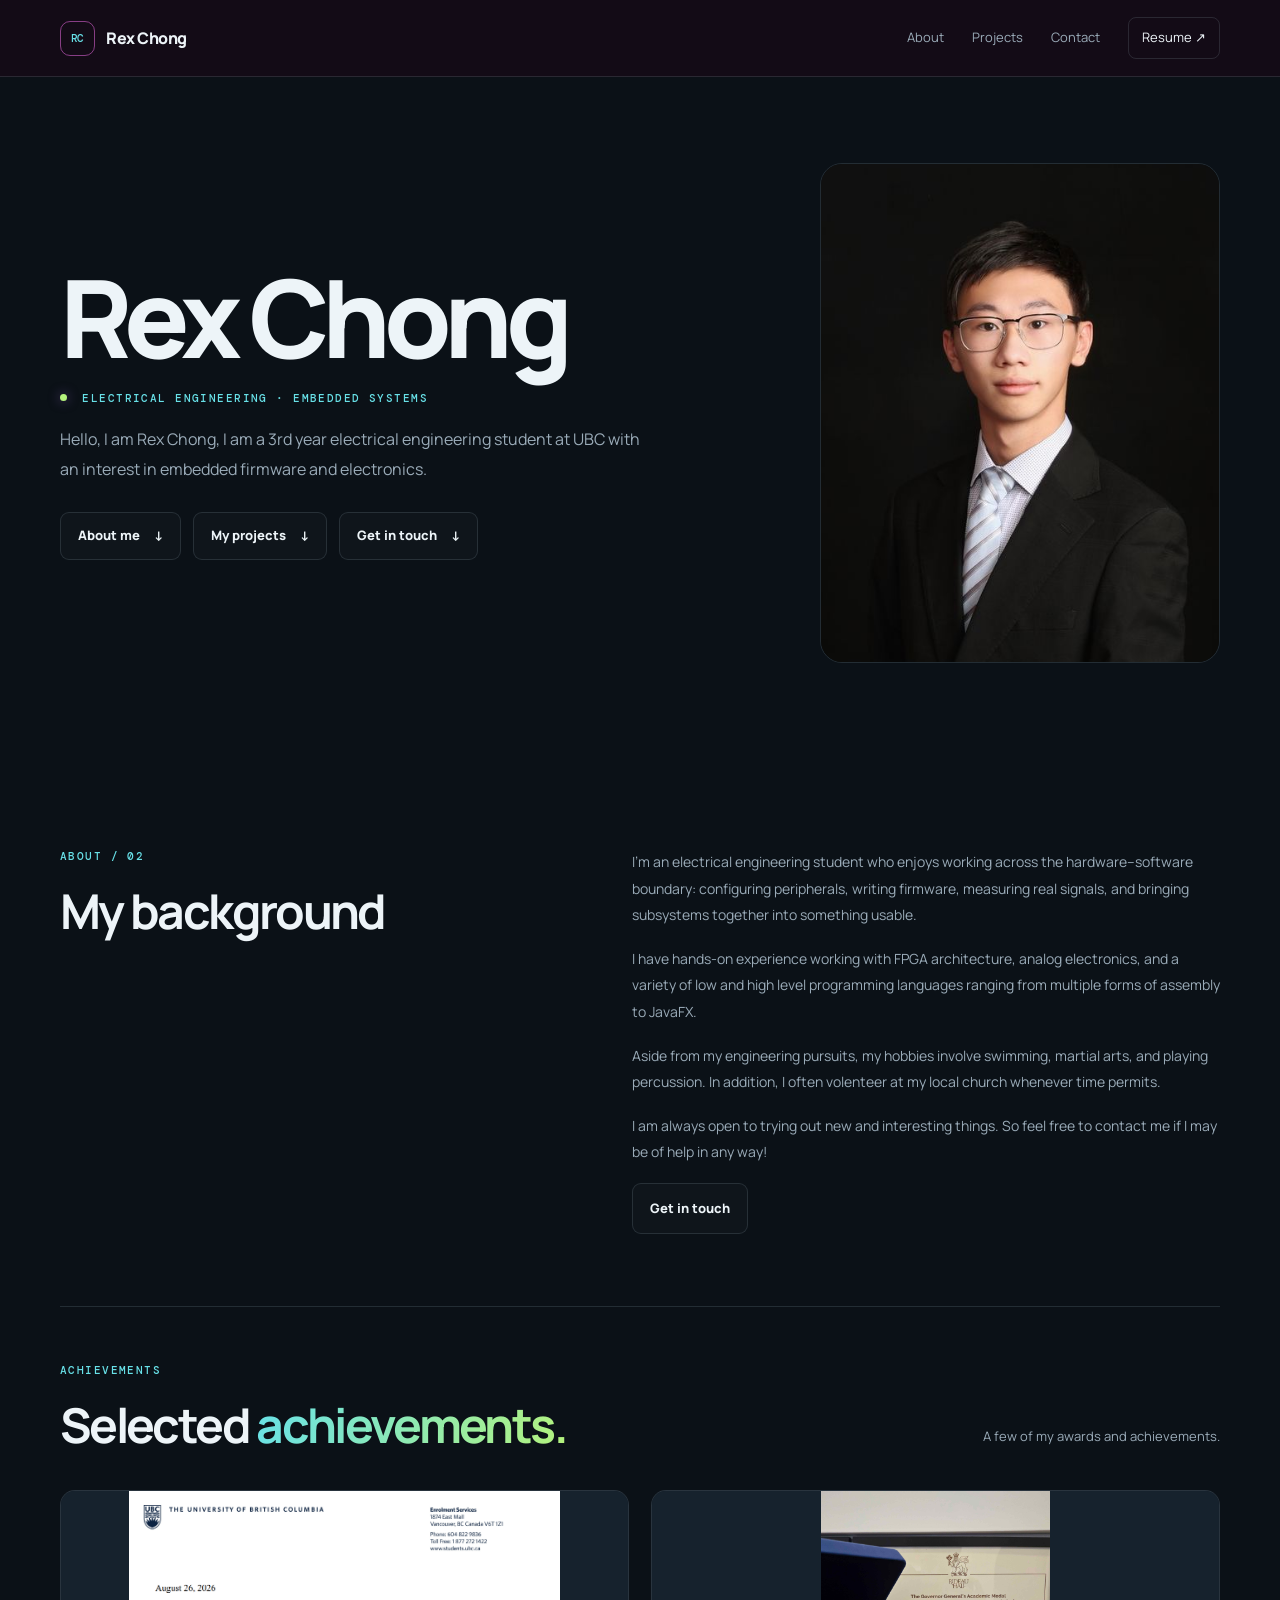
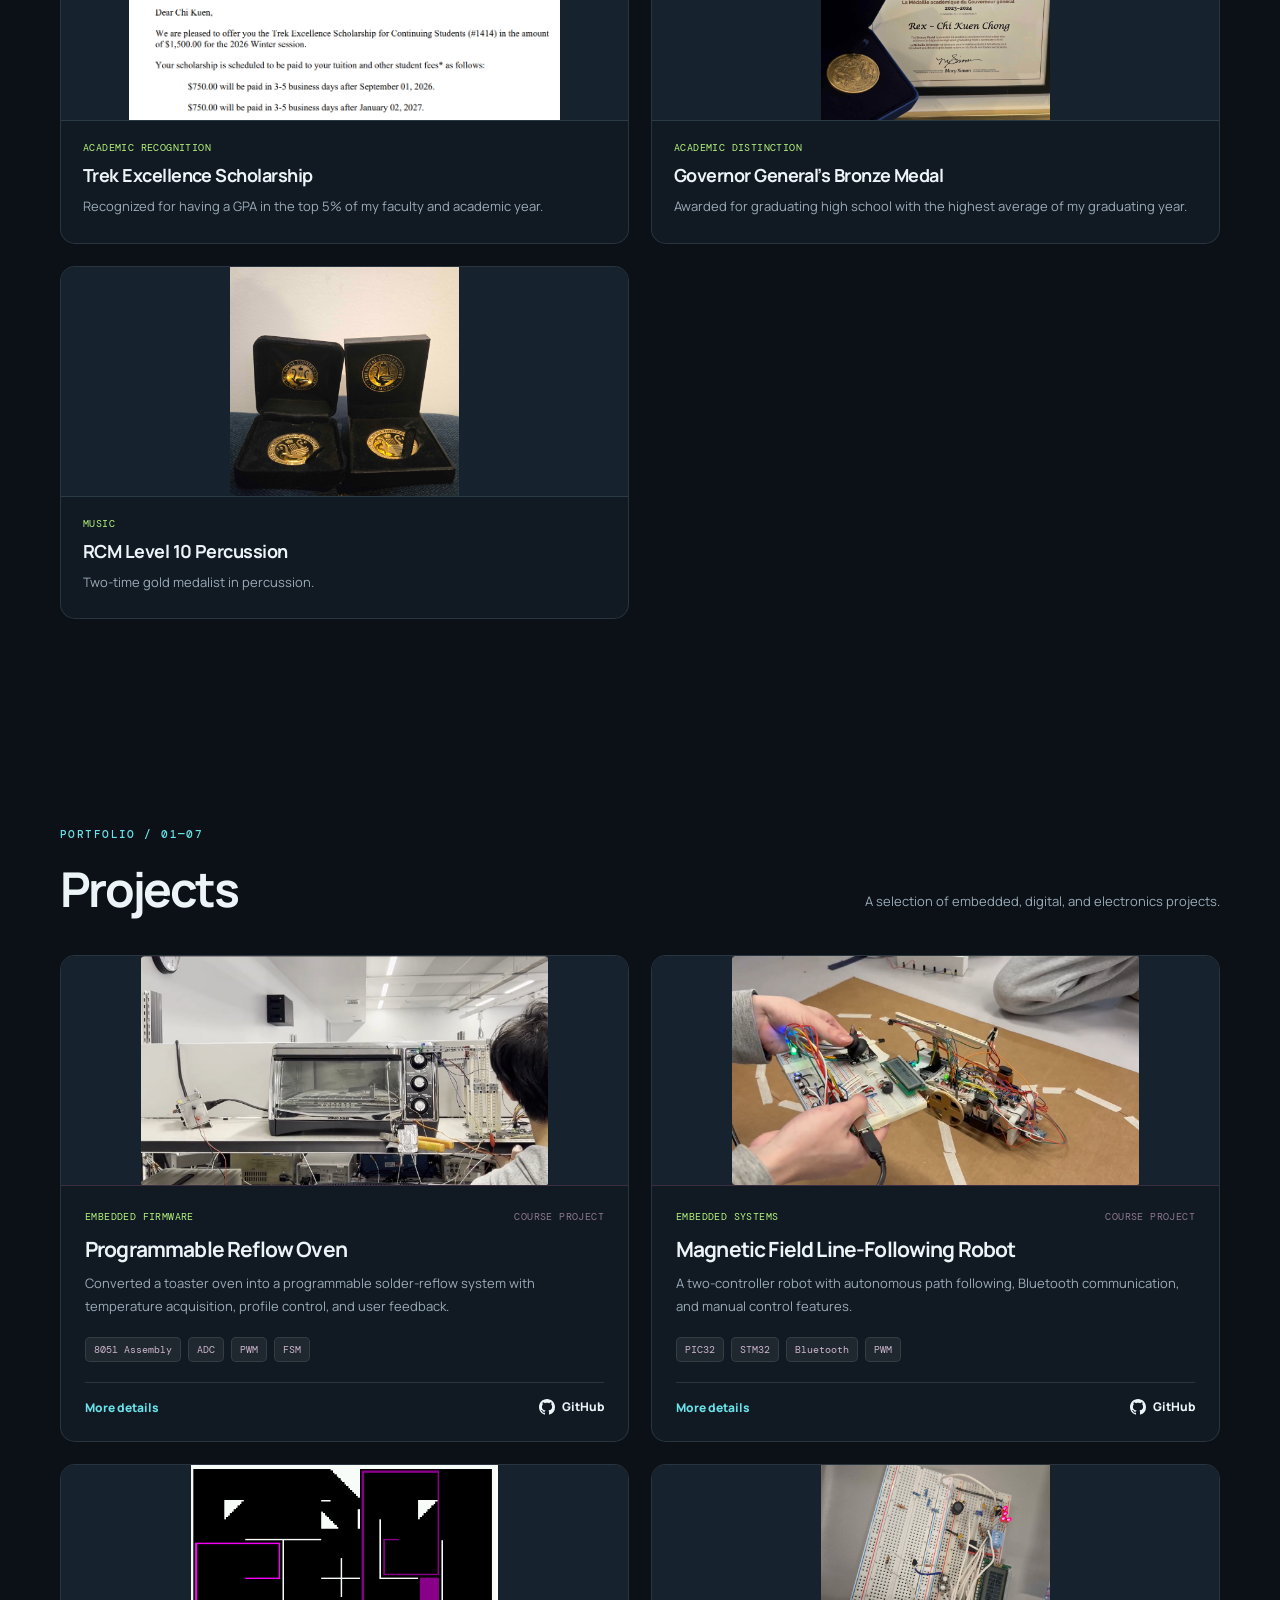
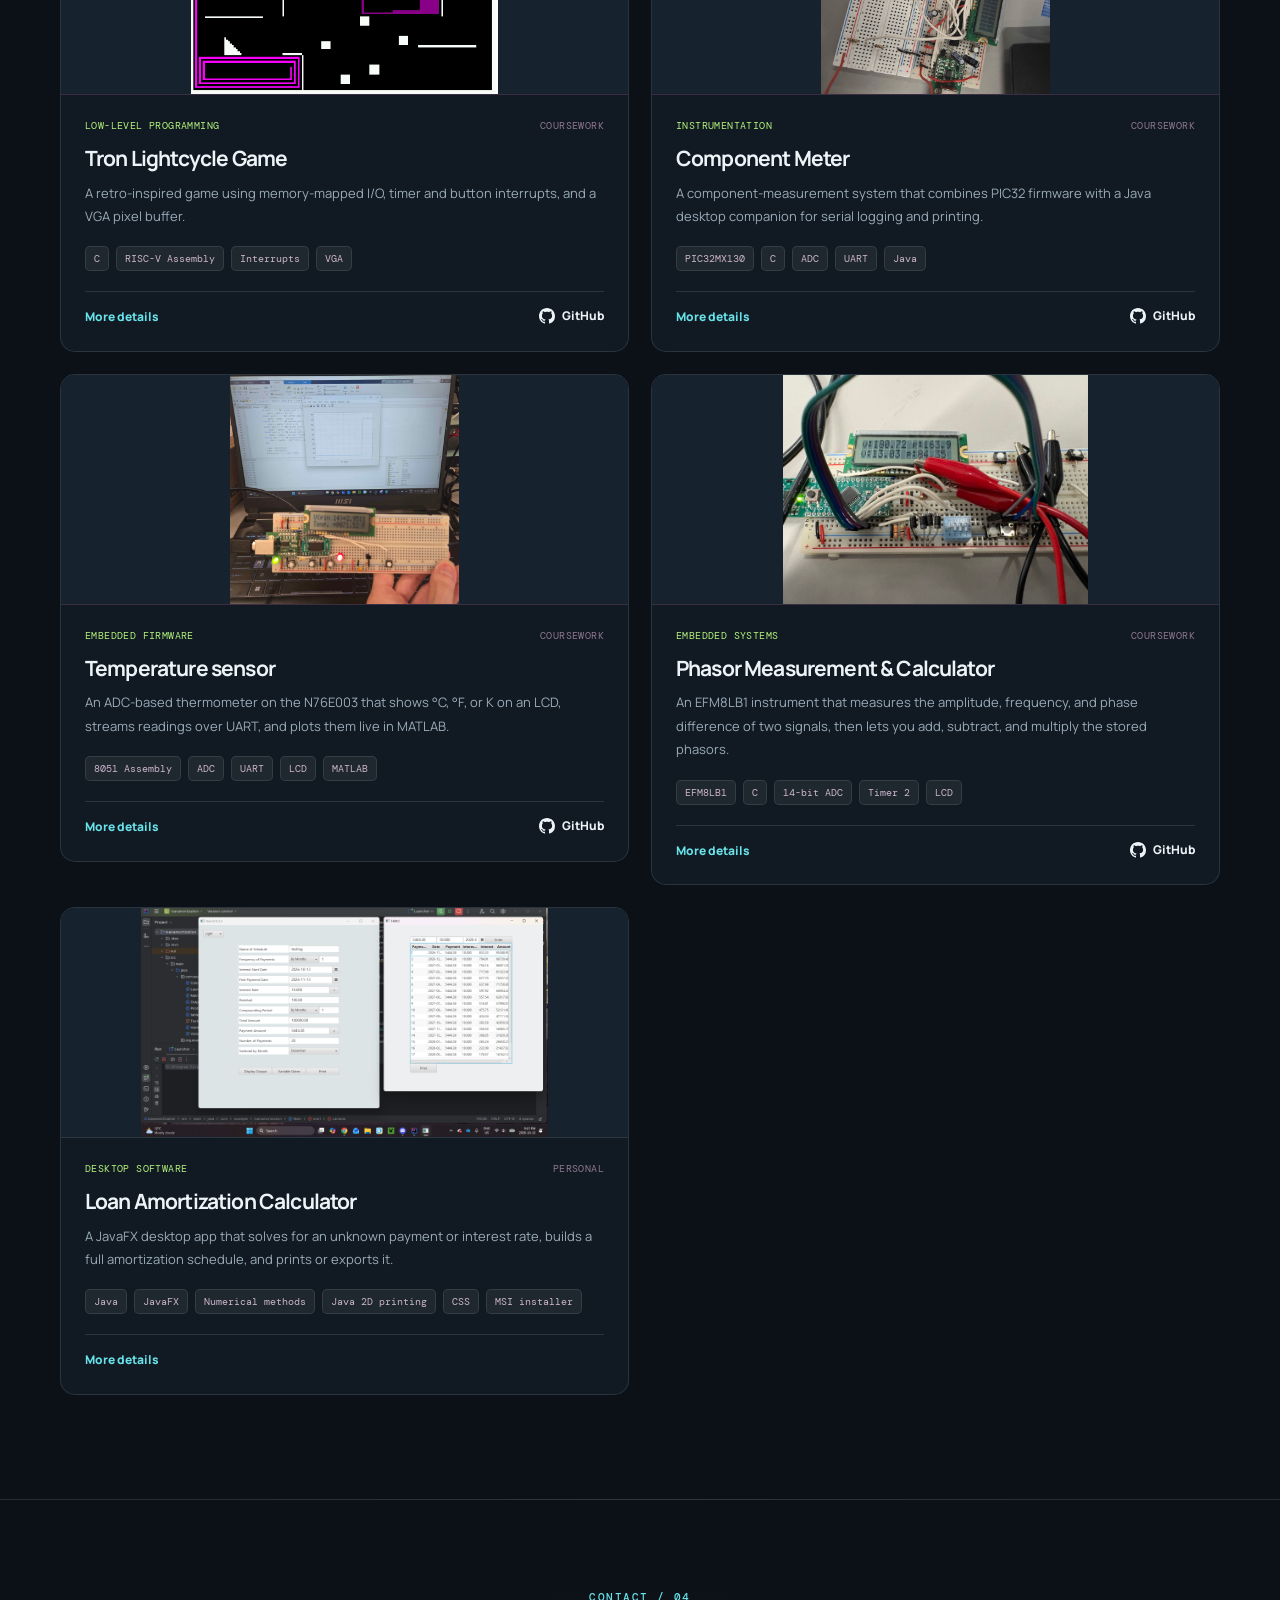
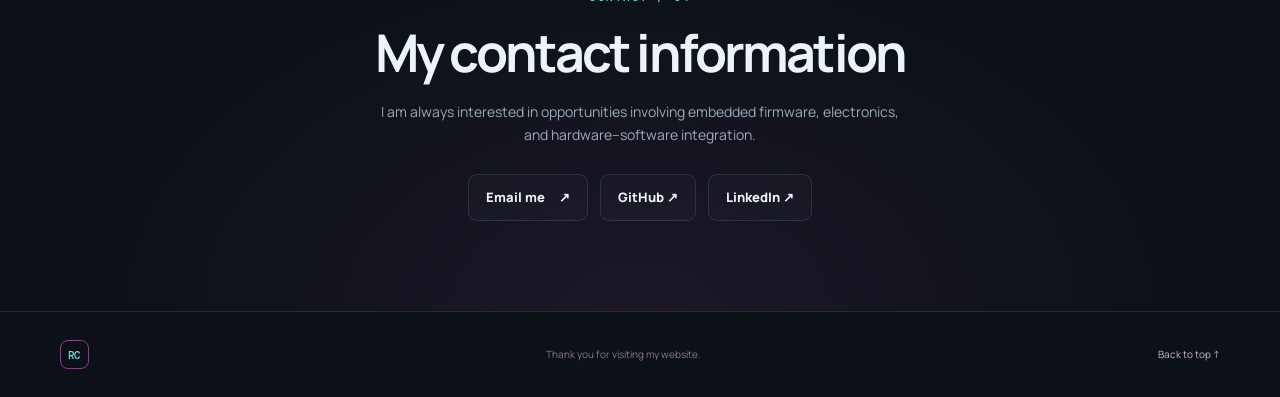
==== index.html @ 28b17cfd "Fix HTML structure by removing extra divs Removed unnecessary closing div tags from achievement card" ====
<!DOCTYPE html>
<html lang="en">
<head>
  <meta charset="UTF-8">
  <meta name="viewport" content="width=device-width, initial-scale=1">
  <meta name="description" content="Electrical engineering portfolio featuring embedded systems, firmware, electronics, and hardware-software integration projects.">
  <title>Rex Chong | Electrical Engineering Portfolio</title>
  <link rel="stylesheet" href="style.css">
</head>
<body data-theme="ocean">
  <a class="skip-link" href="#main">Skip to content</a>

  <header class="site-header">
    <nav class="nav container" aria-label="Main navigation">
      <a class="brand" href="#home" aria-label="Rex Chong home"><span class="brand-mark">RC</span><span>Rex Chong</span></a>
      <button class="menu-toggle" aria-expanded="false" aria-controls="nav-links">Menu</button>
      <div class="nav-links" id="nav-links">
        <a href="#about">About</a>
        <a href="#projects">Projects</a>
        <a href="#contact">Contact</a>
        <a class="nav-resume" href="assets/Resume_Chong.pdf">Resume <span aria-hidden="true">↗</span></a>
      </div>
    </nav>
  </header>

  <main id="main">
    <section class="hero section container" id="home">
      <div class="hero-copy">
        <p class="hero-name">Rex Chong</p>
        <p class="eyebrow"><span class="status-dot"></span> Electrical Engineering · Embedded Systems</p>
        <p class="hero-intro">Hello, I am Rex Chong, I am a 3rd year electrical engineering student at UBC with an interest in embedded firmware and electronics. </p>
        <div class="hero-actions">
          <a class="button button-secondary" href="#about">About me <span aria-hidden="true">↓</span></a>
          <a class="button button-secondary" href="#projects">My projects <span aria-hidden="true">↓</span></a>
          <a class="button button-secondary" href="#contact">Get in touch <span aria-hidden="true">↓</span></a>
        </div>
      </div>
      
      <div class="case-media">
          <img
            src="assets/rex.jpg"
            alt="picture of self"
          >
      </div>
    </section>

        <section class="section about-section" id="about">
      <div class="container about-grid">
        <div>
          <p class="eyebrow">About / 02</p>
          <h2>My background </h2>
        </div>
        <div class="about-copy">
          <p>I’m an electrical engineering student who enjoys working across the hardware–software boundary: configuring peripherals, writing firmware, measuring real signals, and bringing subsystems together into something usable.</p>
          <p>I have hands-on experience working with FPGA architecture, analog electronics, and a variety of low and high level programming languages ranging from multiple forms of assembly to JavaFX. </p>
          <p>Aside from my engineering pursuits, my hobbies involve swimming, martial arts, and playing percussion. In addition, I often volenteer at my local church whenever time permits.</p>
          <p>I am always open to trying out new and interesting things. So feel free to contact me if I may be of help in any way! </p>
 
          <a class="button button-secondary" href="#contact">Get in touch</a>
        </div>
      </div>
 
      <!-- Achievements: part of the About section -->
      <div class="container achievements">
        <div class="section-heading">
          <div>
            <p class="eyebrow">Achievements</p>
            <h2>Selected <span class="text-gradient">achievements.</span></h2>
          </div>
          <p class="section-intro">A few of my awards and achievements.</p>
        </div>
        <div class="achievement-grid">
          <article class="achievement-card">
              <img class="achievement-image" src="assets/achievements/trek.png" alt="Trek Excellence Scholarship recognition"> 
            <div class="achievement-copy">
              <p class="achievement-type">Academic recognition</p>
              <h3>Trek Excellence Scholarship</h3>
              <p>Recognized for having a GPA in the top 5% of my faculty and academic year.</p>
            </div>
          </article>
 
          <article class="achievement-card">
              <img class="achievement-image" src="assets/achievements/bronze.jpg" alt="Governor General’s Bronze Medal">
            <div class="achievement-copy">
              <p class="achievement-type">Academic distinction</p>
              <h3>Governor General’s Bronze Medal</h3>
              <p> Awarded for graduating high school with the highest average of my graduating year.</p>
            </div>
          </article>
 
          <article class="achievement-card">
              <img class="achievement-image" src="assets/achievements/gold.jpg" alt="RCM Level 10 percussion achievement"> 
            <div class="achievement-copy">
              <p class="achievement-type">Music</p>
              <h3>RCM Level 10 Percussion</h3>
              <p>Two-time gold medalist in percussion.</p>
            </div>
          </article>
        </div>
      </div>
    </section>
    <section class="section projects-section" id="projects">
      <div class="container">
        <div class="section-heading">
          <div>
            <p class="eyebrow">Portfolio / 01—07</p>
            <h2>Projects</h2>
          </div>
          <p class="section-intro">A selection of embedded, digital, and electronics projects.</p>
        </div>

        <div class="project-grid">
          
          <article class="project-card">
            
            <div class="project-visual">
               <img src="assets/reflow_oven.png" alt="Assembled reflow oven">
           </div>
            
            <div class="project-content">
              <div class="project-kicker"><span>Embedded firmware</span><span>course project</span></div>
              <h3>Programmable Reflow Oven</h3>
              <p>Converted a toaster oven into a programmable solder-reflow system with temperature acquisition, profile control, and user feedback.</p>
              <div class="tags"><span>8051 Assembly</span><span>ADC</span><span>PWM</span><span>FSM</span></div>
              <div class="case-wrap">
                
              <a class="github-link" href="https://github.com/rchong2025/ELEC291-project-1---Reflow_Oven_Controller" target="_blank" rel="noreferrer" aria-label="Programmable Reflow Oven on GitHub"><svg viewBox="0 0 16 16" width="16" height="16" aria-hidden="true" fill="currentColor"><path d="M8 0C3.58 0 0 3.58 0 8c0 3.54 2.29 6.53 5.47 7.59.4.07.55-.17.55-.38 0-.19-.01-.82-.01-1.49-2.01.37-2.53-.49-2.69-.94-.09-.23-.48-.94-.82-1.13-.28-.15-.68-.52-.01-.53.63-.01 1.08.58 1.23.82.72 1.21 1.87.87 2.33.66.07-.52.28-.87.51-1.07-1.78-.2-3.64-.89-3.64-3.95 0-.87.31-1.59.82-2.15-.08-.2-.36-1.02.08-2.12 0 0 .67-.21 2.2.82.64-.18 1.32-.27 2-.27.68 0 1.36.09 2 .27 1.53-1.04 2.2-.82 2.2-.82.44 1.1.16 1.92.08 2.12.51.56.82 1.27.82 2.15 0 3.07-1.87 3.75-3.65 3.95.29.25.54.73.54 1.48 0 1.07-.01 1.93-.01 2.2 0 .21.15.46.55.38A8.013 8.013 0 0016 8c0-4.42-3.58-8-8-8z"/></svg><span>GitHub</span></a>
              <details class="case-study">
                <summary>More details</summary>
                <div class="case-body">
                  <h4>Goal</h4>
                  <p>Build a controllable reflow process with customizable temperature stages and clear system feedback.</p>
                  <h4>Implementation</h4>
                  <ul>
                    <li>Implemented a finite-state machine for configurable reflow profiles using 8051 assembly.</li>
                    <li>Read a thermocouple through cold-junction compensation and ADC-based temperature acquisition.</li>
                    <li>Controlled heater power through PWM and a solid-state relay.</li>
                    <li>Integrated LCD and speaker feedback, fault handling, an IR sensor, and motor-based automation.</li>
                  </ul>
                  <h4>Engineering focus</h4>
                  <p>Embedded state management, sensor acquisition, temperature control, peripheral integration, and fault-aware behavior.</p>
                  
                  <div class="case-media">

                      <figure>
                        <img src="assets/reflow_board.png" alt="Assembled reflow oven board">
                        <figcaption>Assembled reflow oven board</figcaption>
                      </figure>

                      <figure>
                        <img src="assets/oven_controller.png" alt="Reflow oven block diagram">
                        <figcaption>Reflow oven block diagram</figcaption>
                      </figure>

                      <figure>
                        <img src="assets/oven.png" alt="Reflow oven controller block diagram">
                        <figcaption>Reflow oven controller block diagram</figcaption>
                      </figure>
                  </div>
                  
                </div>
              </details>
              </div>
            </div>
          </article>

          <article class="project-card">
            
            <div class="project-visual visual-robot">
              <img src="assets/robot_remote.png" alt="Assembled robot with controller">
            </div>
            
            <div class="project-content">
              <div class="project-kicker"><span>Embedded systems</span><span>course project</span></div>
              <h3>Magnetic Field Line-Following Robot</h3>
              <p>A two-controller robot with autonomous path following, Bluetooth communication, and manual control features.</p>
              <div class="tags"><span>PIC32</span><span>STM32</span><span>Bluetooth</span><span>PWM</span></div>
              <div class="case-wrap">
              <!-- Replace with the real repo link -->
              <a class="github-link" href="https://github.com/rchong2025/ELEC291-project-2---field_following_robot" target="_blank" rel="noreferrer" aria-label="Line-Following Robot on GitHub"><svg viewBox="0 0 16 16" width="16" height="16" aria-hidden="true" fill="currentColor"><path d="M8 0C3.58 0 0 3.58 0 8c0 3.54 2.29 6.53 5.47 7.59.4.07.55-.17.55-.38 0-.19-.01-.82-.01-1.49-2.01.37-2.53-.49-2.69-.94-.09-.23-.48-.94-.82-1.13-.28-.15-.68-.52-.01-.53.63-.01 1.08.58 1.23.82.72 1.21 1.87.87 2.33.66.07-.52.28-.87.51-1.07-1.78-.2-3.64-.89-3.64-3.95 0-.87.31-1.59.82-2.15-.08-.2-.36-1.02.08-2.12 0 0 .67-.21 2.2.82.64-.18 1.32-.27 2-.27.68 0 1.36.09 2 .27 1.53-1.04 2.2-.82 2.2-.82.44 1.1.16 1.92.08 2.12.51.56.82 1.27.82 2.15 0 3.07-1.87 3.75-3.65 3.95.29.25.54.73.54 1.48 0 1.07-.01 1.93-.01 2.2 0 .21.15.46.55.38A8.013 8.013 0 0016 8c0-4.42-3.58-8-8-8z"/></svg><span>GitHub</span></a>
              <details class="case-study">
                <summary>More details</summary>
                <div class="case-body">
                  <h4>Goal</h4>
                  <p>Build a robot and controller that can follow a magnetic path, report progress, and support both autonomous and manual operation.</p>
                  <h4>Implementation</h4>
                  <ul>
                    <li>Used PIC32 on the controller and STM32 on the robot.</li>
                    <li>Implemented joystick control and PWM-based speed control, plus reverse-path behavior.</li>
                    <li>Added two-way Bluetooth for statistics, location, path selection, and CSV path loading from a PC.</li>
                    <li>Integrated manual claw control, IR-triggered automatic pick/drop, battery indication, and controller audio feedback.</li>
                  </ul>
                  <h4>Engineering focus</h4>
                  <p>Inter-controller communication, wireless data handling, motor control, mode management, and system feedback.</p>
                  
                  <div class="case-media">

                      <figure>
                        <img src="assets/robot_telemetry.png" alt="Python telemetry screen">
                        <figcaption>Python telemetry screen</figcaption>
                      </figure>

                      <figure>
                        <img src="assets/STM32.png" alt="robot block diagram">
                        <figcaption>robot block diagram</figcaption>
                      </figure>

                      <figure>
                        <img src="assets/PIC32.png" alt="remote control block diagram">
                        <figcaption>remote control block diagram</figcaption>
                      </figure>
                    
                  </div>
                </div>
              </details>
              </div>
            </div>
          </article>

          <article class="project-card">
            
            <div class="project-visual visual-tron">
             <img src="assets/tron.png" alt="Image of the tron game">
            </div>
            
            <div class="project-content">
              <div class="project-kicker"><span>Low-level programming</span><span>Coursework</span></div>
              <h3>Tron Lightcycle Game</h3>
              <p>A retro-inspired game using memory-mapped I/O, timer and button interrupts, and a VGA pixel buffer.</p>
              <div class="tags"><span>C</span><span>RISC-V Assembly</span><span>Interrupts</span><span>VGA</span></div>
              <div class="case-wrap">
              <!-- Replace with the real repo link -->
              <a class="github-link" href="https://github.com/rchong2025/Tron-Lightcycle-game" target="_blank" rel="noreferrer" aria-label="Tron Lightcycle Game on GitHub"><svg viewBox="0 0 16 16" width="16" height="16" aria-hidden="true" fill="currentColor"><path d="M8 0C3.58 0 0 3.58 0 8c0 3.54 2.29 6.53 5.47 7.59.4.07.55-.17.55-.38 0-.19-.01-.82-.01-1.49-2.01.37-2.53-.49-2.69-.94-.09-.23-.48-.94-.82-1.13-.28-.15-.68-.52-.01-.53.63-.01 1.08.58 1.23.82.72 1.21 1.87.87 2.33.66.07-.52.28-.87.51-1.07-1.78-.2-3.64-.89-3.64-3.95 0-.87.31-1.59.82-2.15-.08-.2-.36-1.02.08-2.12 0 0 .67-.21 2.2.82.64-.18 1.32-.27 2-.27.68 0 1.36.09 2 .27 1.53-1.04 2.2-.82 2.2-.82.44 1.1.16 1.92.08 2.12.51.56.82 1.27.82 2.15 0 3.07-1.87 3.75-3.65 3.95.29.25.54.73.54 1.48 0 1.07-.01 1.93-.01 2.2 0 .21.15.46.55.38A8.013 8.013 0 0016 8c0-4.42-3.58-8-8-8z"/></svg><span>GitHub</span></a>
              <details class="case-study">
                <summary>More details</summary>
                <div class="case-body">
                  <h4>Goal</h4>
                  <p>Build a playable lightcycle-style game on a digital hardware platform, with input handling, score display, and collision logic.</p>
                  <h4>Implementation</h4>
                  <ul>
                    <li>Used C and inline RISC-V assembly with memory-mapped peripherals.</li>
                    <li>Used a machine-timer interrupt and push-button interrupt for game timing and input.</li>
                    <li>Rendered the playfield through a VGA pixel buffer and used LEDs, switches, and seven-segment displays for I/O.</li>
                    <li>Implemented obstacle/collision handling and a simple AI opponent.</li>
                  </ul>
                  <h4>Engineering focus</h4>
                  <p>Interrupt-driven programming, hardware register access, display rendering, and real-time game-state updates.</p>
                  
                </div>
              </details>
              </div>
            </div>
          </article>

          <article class="project-card">
            
            <div class="project-visual visual-meter">
              <img src="assets/ELEC291_lab6.jpg" alt="Assembled circuit">
            </div>
            
            <div class="project-content">
              <div class="project-kicker"><span>Instrumentation</span><span>Coursework</span></div>
              <h3>Component Meter</h3>
              <p>A component-measurement system that combines PIC32 firmware with a Java desktop companion for serial logging and printing.</p>
              <div class="tags"><span>PIC32MX130</span><span>C</span><span>ADC</span><span>UART</span><span>Java</span></div>
              <div class="case-wrap">

              <a class="github-link" href="https://github.com/rchong2025/Capacitance-Inductance-Resistance-meter" target="_blank" rel="noreferrer" aria-label="PIC32 Component Meter on GitHub"><svg viewBox="0 0 16 16" width="16" height="16" aria-hidden="true" fill="currentColor"><path d="M8 0C3.58 0 0 3.58 0 8c0 3.54 2.29 6.53 5.47 7.59.4.07.55-.17.55-.38 0-.19-.01-.82-.01-1.49-2.01.37-2.53-.49-2.69-.94-.09-.23-.48-.94-.82-1.13-.28-.15-.68-.52-.01-.53.63-.01 1.08.58 1.23.82.72 1.21 1.87.87 2.33.66.07-.52.28-.87.51-1.07-1.78-.2-3.64-.89-3.64-3.95 0-.87.31-1.59.82-2.15-.08-.2-.36-1.02.08-2.12 0 0 .67-.21 2.2.82.64-.18 1.32-.27 2-.27.68 0 1.36.09 2 .27 1.53-1.04 2.2-.82 2.2-.82.44 1.1.16 1.92.08 2.12.51.56.82 1.27.82 2.15 0 3.07-1.87 3.75-3.65 3.95.29.25.54.73.54 1.48 0 1.07-.01 1.93-.01 2.2 0 .21.15.46.55.38A8.013 8.013 0 0016 8c0-4.42-3.58-8-8-8z"/></svg><span>GitHub</span></a>
              <details class="case-study">
                <summary>More details</summary>
                <div class="case-body">
                  <h4>Goal</h4>
                  <p>Measure electrical component values and make readings available on the device and in a desktop application.</p>
                  <h4>Implementation</h4>
                  <ul>
                    <li>Measured signal period using the PIC32 core timer and used frequency-based calculations for capacitance and inductance.</li>
                    <li>Used ADC readings for resistance measurement and an LM335 temperature sensor for capacitance temperature compensation.</li>
                    <li>Displayed readings on an LCD and transmitted records over UART at 115200 baud.</li>
                    <li>Built a Java Swing companion using jSerialComm to receive readings, retain selected values, and print a formatted report.</li>
                  </ul>
                  <h4>Engineering focus</h4>
                  <p>Timer-based measurement, ADC sensing, serial protocols, and integration between embedded firmware and a desktop GUI.</p>
                </div>
              </details>
              </div>
            </div>
          </article>

          <article class="project-card">
            
            <div class="project-visual visual-thermo">
              <img src="assets/ELEC291_lab3.jpg" alt="assembled circuitry of the temperature sensor">
            </div>
            
            <div class="project-content">
              <div class="project-kicker"><span>Embedded firmware</span><span>Coursework</span></div>
              <h3>Temperature sensor </h3>
              <p>An ADC-based thermometer on the N76E003 that shows °C, °F, or K on an LCD, streams readings over UART, and plots them live in MATLAB.</p>
              <div class="tags"><span>8051 Assembly</span><span>ADC</span><span>UART</span><span>LCD</span><span>MATLAB</span></div>
              <div class="case-wrap">
                
              <a class="github-link" href="https://github.com/rchong2025/Temperature_Sensor_with_Strip_Chart" target="_blank" rel="noreferrer" aria-label="Multi-Unit Digital Thermometer on GitHub"><svg viewBox="0 0 16 16" width="16" height="16" aria-hidden="true" fill="currentColor"><path d="M8 0C3.58 0 0 3.58 0 8c0 3.54 2.29 6.53 5.47 7.59.4.07.55-.17.55-.38 0-.19-.01-.82-.01-1.49-2.01.37-2.53-.49-2.69-.94-.09-.23-.48-.94-.82-1.13-.28-.15-.68-.52-.01-.53.63-.01 1.08.58 1.23.82.72 1.21 1.87.87 2.33.66.07-.52.28-.87.51-1.07-1.78-.2-3.64-.89-3.64-3.95 0-.87.31-1.59.82-2.15-.08-.2-.36-1.02.08-2.12 0 0 .67-.21 2.2.82.64-.18 1.32-.27 2-.27.68 0 1.36.09 2 .27 1.53-1.04 2.2-.82 2.2-.82.44 1.1.16 1.92.08 2.12.51.56.82 1.27.82 2.15 0 3.07-1.87 3.75-3.65 3.95.29.25.54.73.54 1.48 0 1.07-.01 1.93-.01 2.2 0 .21.15.46.55.38A8.013 8.013 0 0016 8c0-4.42-3.58-8-8-8z"/></svg><span>GitHub</span></a>
              <details class="case-study">
                <summary>More details</summary>
                <div class="case-body">
                  <h4>Goal</h4>
                  <p>Measure temperature from a sensor voltage, display it locally in a selectable unit, and log it to a PC as a live strip chart.</p>
                  <h4>Implementation</h4>
                  <ul>
                    <li>Read a 12-bit ADC channel on the N76E003 and converted counts to voltage using 32-bit fixed-point math.</li>
                    <li>Converted the sensor voltage to temperature and calculated °C, °F, and K values for display.</li>
                    <li>Used a debounced push button to cycle through units and showed the reading and the input voltage on a 4-bit LCD.</li>
                    <li>Sent each reading over UART at 115200 baud, with the unit letter appended to every line.</li>
                    <li>Wrote a MATLAB script that parses the serial stream, plots a strip chart, and converts the plotted history when the unit changes.</li>
                  </ul>
                  <h4>Engineering focus</h4>
                  <p>ADC acquisition, fixed-point arithmetic in assembly, button debouncing, serial communication, and PC-side data visualization.</p>

                </div>
              </details>
              </div>
            </div>
          </article>

          <article class="project-card">
            
            <div class="project-visual visual-freq">
              <img src="assets/ELEC291_lab5.jpg" alt="phasor measurement circuitry">
            </div>
            
            <div class="project-content">
              <div class="project-kicker"><span>Embedded systems</span><span>Coursework</span></div>
              <h3>Phasor Measurement &amp; Calculator</h3>
              <p>An EFM8LB1 instrument that measures the amplitude, frequency, and phase difference of two signals, then lets you add, subtract, and multiply the stored phasors.</p>
              <div class="tags"><span>EFM8LB1</span><span>C</span><span>14-bit ADC</span><span>Timer 2</span><span>LCD</span></div>
              <div class="case-wrap">

              <a class="github-link" href="https://github.com/rchong2025/Phasor-Calculator-and-Signal-Analyzer" target="_blank" rel="noreferrer" aria-label="EFM8 Frequency &amp; Capacitance Meter on GitHub"><svg viewBox="0 0 16 16" width="16" height="16" aria-hidden="true" fill="currentColor"><path d="M8 0C3.58 0 0 3.58 0 8c0 3.54 2.29 6.53 5.47 7.59.4.07.55-.17.55-.38 0-.19-.01-.82-.01-1.49-2.01.37-2.53-.49-2.69-.94-.09-.23-.48-.94-.82-1.13-.28-.15-.68-.52-.01-.53.63-.01 1.08.58 1.23.82.72 1.21 1.87.87 2.33.66.07-.52.28-.87.51-1.07-1.78-.2-3.64-.89-3.64-3.95 0-.87.31-1.59.82-2.15-.08-.2-.36-1.02.08-2.12 0 0 .67-.21 2.2.82.64-.18 1.32-.27 2-.27.68 0 1.36.09 2 .27 1.53-1.04 2.2-.82 2.2-.82.44 1.1.16 1.92.08 2.12.51.56.82 1.27.82 2.15 0 3.07-1.87 3.75-3.65 3.95.29.25.54.73.54 1.48 0 1.07-.01 1.93-.01 2.2 0 .21.15.46.55.38A8.013 8.013 0 0016 8c0-4.42-3.58-8-8-8z"/></svg><span>GitHub</span></a>
              <details class="case-study">
                <summary>More details</summary>
                <div class="case-body">
                  <h4>Goal</h4>
                  <p>Measure a reference signal and a second signal, report their amplitudes, frequency, and relative phase, and perform basic phasor arithmetic on the results.</p>
                  <h4>Implementation</h4>
                  <ul>
                    <li>Sampled two analog inputs with the EFM8LB1's 14-bit ADC, referenced to VDD.</li>
                    <li>Detected zero crossings in firmware and used Timer 2 to time the signal period and the delay between the two signals, giving frequency and phase.</li>
                    <li>Tracked each signal's peak with a slow decay so the amplitude readout follows changes.</li>
                    <li>Stored measurements in four slots chosen through digital inputs, with buttons to save, add, subtract, and multiply phasors.</li>
                    <li>Converted between polar and rectangular form using sin, cos, sqrt, and atan2 routines written from series and iterative approximations.</li>
                    <li>Showed live or stored results on a 16x2 LCD and a serial terminal, with a button to switch views.</li>
                  </ul>
                  <h4>Engineering focus</h4>
                  <p>Time-based phase measurement, ADC sampling, numerical approximation on a resource-limited microcontroller, and user-interface handling in C.</p>

                </div>
              </details>
              </div>
            </div>
          </article>

          <article class="project-card">
            
            <div class="project-visual" style="background: radial-gradient(ellipse at 50% 52%, rgba(104,225,232,.11), transparent 58%), #111d27;">
              <img src="assets/Amort.png" alt="testing">
            </div>
            
            <div class="project-content">
              <div class="project-kicker"><span>Desktop software</span><span>Personal</span></div>
              <h3>Loan Amortization Calculator</h3>
              <p>A JavaFX desktop app that solves for an unknown payment or interest rate, builds a full amortization schedule, and prints or exports it.</p>
              <div class="tags"><span>Java</span><span>JavaFX</span><span>Numerical methods</span><span>Java 2D printing</span><span>CSS</span><span>MSI installer</span></div>
              <div class="case-wrap">
              <details class="case-study">
                <summary>More details</summary>
                <div class="case-body">
                  <h4>Goal</h4>
                  <p>Build a flexible loan calculator that works with real calendar dates, supports different payment and compounding periods, and produces a schedule that can be printed.</p>
                  <h4>Implementation</h4>
                  <ul>
                    <li>Designed the interface in JavaFX with input fields, date pickers, drop-downs, and selectable Dark, Light, and Pink themes that are remembered between sessions.</li>
                    <li>Solved for an unknown payment or interest rate using a bisection search over a day-by-day simulation of compounding and payments.</li>
                    <li>Supported payments and compounding by day, month, or semi-month, with input validation for dates, amounts, and payment totals.</li>
                    <li>Added a Variable Dates window with an editable table, so the rate and payment can change partway through a schedule.</li>
                    <li>Generated the schedule as a text file and as a paginated print layout with yearly subtotals and a grand total.</li>
                    <li>Packaged the application as a Windows installer (.msi) using Advanced Installer, so it can be installed without a development setup.</li>
                  </ul>
                  <h4>Engineering focus</h4>
                  <p>Object-oriented design across separate calculation, validation, output, and UI classes, numerical root finding, date arithmetic, desktop GUI development, and packaging software for distribution.</p>
                  <h4>Regarding source code</h4>
                  <p>the source code uses proprietary code and will not be avalible</p>

                </div>
              </details>
              </div>
            </div>
          </article>
          
         </div>
      </div>
    </section>

    <section class="contact-section" id="contact">
      <div class="container contact-inner">
        <p class="eyebrow">Contact / 04</p>
        <h2>My contact information</h2>
        <p>I am always interested in opportunities involving embedded firmware, electronics, and hardware–software integration.</p>
        <div class="contact-actions">
          <a class="button button-secondary" href="mailto:rchong02@student.ubc.ca">Email me <span aria-hidden="true">↗</span></a>
          <a class="button button-secondary" href="https://github.com/rchong2025" target="_blank" rel="noreferrer">GitHub ↗</a>
          <a class="button button-secondary" href="https://www.linkedin.com/in/rex-chong-667029364" target="_blank" rel="noreferrer">LinkedIn ↗</a>
        </div>
      </div>
    </section>
  </main>

  <footer class="site-footer">
    <div class="container footer-inner"><a class="brand" href="#home"><span class="brand-mark">RC</span></a><span>Thank you for visiting my website.</span><a href="#home">Back to top ↑</a></div>
  </footer>

  <script>
    // Small mobile-navigation toggle; the rest of the site works without JavaScript.
    const menuButton = document.querySelector('.menu-toggle');
    const navLinks = document.querySelector('.nav-links');
    menuButton.addEventListener('click', () => {
      const expanded = menuButton.getAttribute('aria-expanded') === 'true';
      menuButton.setAttribute('aria-expanded', String(!expanded));
      navLinks.classList.toggle('is-open', !expanded);
    });
    navLinks.querySelectorAll('a').forEach(link => {
      link.addEventListener('click', () => {
        menuButton.setAttribute('aria-expanded', 'false');
        navLinks.classList.remove('is-open');
      });
    });
  </script>
</body>
</html>
---- style.css ----
@import url('https://fonts.googleapis.com/css2?family=DM+Mono:wght@400;500&family=Manrope:wght@400;500;600;700;800&display=swap');

:root {

  /* Base - normal
  --bg: #160b17;
  --bg-alt: #1c0f1f;    
  --panel: #221123;       
  --panel-2: #2d162d;
  --text: #f8edf6;
  --muted: #b89ab7;
  --dim: #8f7690;         
  --soft: #cdb6cc;         
  --line: rgba(255, 208, 222, 0.14);
  --accent: #e868d2;
  --accent-2: #f7cac9;
  */

  /* base - blue */
    --bg: #0b1117;
  --bg-alt: #0b1117;
  --panel: #111a23;
  --panel-2: #16222d;
  --text: #edf4f8;
  --muted: #9aabb8;
  --dim: #8f7690;   
  --soft: #cdb6cc;
  --line: rgba(185, 208, 222, 0.14);
  --accent: #68e1e8;
  --accent-2: #b4f27c;

  --accent-rgb: 232, 104, 225;   /* same as --accent, for glows and borders */
  --accent-2-rgb: 180, 124, 242; /* soft glow colour */
  --bg-rgb: 22, 11, 23;          /* same as --bg, for translucent panels */
  --on-accent: #1a0a1c;          /* text on an accent-coloured background */
  --max-width: 1160px;
}

/* Optional alternate scheme: add data-theme="ocean" to <body> to try it */
:root[data-theme="ocean"] {
  --bg: var(--bg); --bg-alt: var(--bg-alt); --panel: #111a23; --panel-2: #16222d;
  --text: #edf4f8; --muted: #9aabb8; --dim: var(--dim); --soft: var(--soft);
  --line: rgba(185, 208, 222, 0.14);
  --accent: #68e1e8; --accent-2: #b4f27c;
  --accent-rgb: 104, 225, 232; --accent-2-rgb: 180, 242, 124; --bg-rgb: 11, 17, 23;
  --on-accent: #071015;
}
* { box-sizing: border-box; }
html { scroll-behavior: smooth; scroll-padding-top: 86px; }
body { margin: 0; background: var(--bg); color: var(--text); font-family: 'Manrope', Arial, sans-serif; line-height: 1.65;}
a { color: inherit; text-decoration: none; }
button, a { -webkit-tap-highlight-color: transparent; }
.container { width: min(var(--max-width), calc(100% - 48px)); margin-inline: auto; }
.section { padding-block: 104px; }
.skip-link { position: absolute; left: -9999px; top: 12px; z-index: 100; background: var(--accent); color: var(--on-accent); padding: 10px 14px; border-radius: 8px; }
.skip-link:focus { left: 12px; }
.site-header { position: sticky; top: 0; z-index: 50; background: rgba(var(--bg-rgb), .86); backdrop-filter: blur(18px); border-bottom: 1px solid var(--line); }
.nav { min-height: 76px; display: flex; align-items: center; justify-content: space-between; gap: 24px; }
.brand { display: inline-flex; align-items: center; gap: 11px; font-weight: 800; letter-spacing: -.03em; }
.brand-mark { display: grid; place-items: center; width: 35px; height: 35px; border: 1px solid rgba(var(--accent-rgb),.55); border-radius: 10px; color: var(--accent); font: 500 11px 'DM Mono', monospace; letter-spacing: -.06em; }
.nav-links { display: flex; align-items: center; gap: 28px; color: var(--muted); font-size: 13px; }
.nav-links a:hover, .footer-inner > a:last-child:hover { color: var(--accent); }
.nav-resume { color: var(--text) !important; padding: 9px 13px; border: 1px solid var(--line); border-radius: 8px; }
.menu-toggle { display: none; color: var(--text); background: var(--panel); border: 1px solid var(--line); border-radius: 8px; padding: 8px 12px; font: inherit; }
.hero { min-height: 620px; display: grid; grid-template-columns: 1.1fr .9fr; align-items: center; gap: 48px; padding-top: 86px; padding-bottom: 82px; }
.hero-name { margin: 0 0 22px; font-size: clamp(52px, 8.5vw, 108px); font-weight: 800; line-height: .95; letter-spacing: -.07em; color: var(--text); }
.eyebrow { color: var(--accent); font: 500 11px 'DM Mono', monospace; letter-spacing: .13em; text-transform: uppercase; margin: 0 0 20px; }
.status-dot { display: inline-block; width: 7px; height: 7px; background: var(--accent-2); border-radius: 50%; box-shadow: 0 0 12px rgba(var(--accent-2-rgb),.5); margin-right: 7px; vertical-align: 1px; }
h1, h2, h3, p { margin-top: 0; }
h1 { font-size: clamp(42px, 5.5vw, 70px); line-height: 1.08; letter-spacing: -.065em; max-width: 680px; margin-bottom: 25px; }
.text-gradient { color: var(--accent); background: linear-gradient(105deg, var(--accent), var(--accent-2)); -webkit-background-clip: text; background-clip: text; -webkit-text-fill-color: transparent; }
.hero-intro { color: var(--muted); font-size: 16px; max-width: 590px; line-height: 1.85; }
.hero-actions, .contact-actions { display: flex; flex-wrap: wrap; gap: 12px; margin-top: 28px; }
.button { min-height: 46px; display: inline-flex; align-items: center; justify-content: center; gap: 14px; padding: 12px 17px; border-radius: 9px; font-size: 13px; font-weight: 800; transition: transform .18s ease, border-color .18s ease, background .18s ease; }
.button:hover { transform: translateY(-2px); }
.button-primary { border: 1px solid var(--line); background: rgba(255,255,255,.02); color: var(--text); }
.button-primary:hover { border-color: rgba(var(--accent-rgb),.55); }
.button-secondary { border: 1px solid var(--line); background: rgba(255,255,255,.02); color: var(--text); }
.button-secondary:hover { border-color: rgba(var(--accent-rgb),.55); }
.hero-meta { display: flex; flex-wrap: wrap; gap: 18px; margin-top: 35px; color: var(--dim); font: 11px 'DM Mono', monospace; }
.meta-icon { color: var(--accent-2); margin-right: 6px; }
.hero-art { position: relative; min-height: 370px; display: grid; place-items: center; overflow: hidden; border: 1px solid var(--line); border-radius: 22px; background: radial-gradient(ellipse at 50% 48%, rgba(var(--accent-rgb), .12), transparent 60%), linear-gradient(145deg, var(--panel), var(--bg)); }
.hero-art::before { content: ""; position: absolute; inset: 0; opacity: .2; background-image: linear-gradient(rgba(var(--accent-rgb), .15) 1px, transparent 1px), linear-gradient(90deg, rgba(var(--accent-rgb), .15) 1px, transparent 1px); background-size: 26px 26px; mask-image: linear-gradient(to bottom, black, transparent 92%); }
.art-glow { position: absolute; width: 250px; height: 250px; background: rgba(var(--accent-rgb),.12); filter: blur(60px); border-radius: 50%; }
.chip { position: relative; z-index: 2; width: min(280px, 75%); padding: 23px; background: rgba(var(--bg-rgb), .92); border: 1px solid rgba(var(--accent-rgb),.48); border-radius: 15px; box-shadow: 0 20px 70px rgba(0,0,0,.32), 0 0 40px rgba(var(--accent-rgb),.07); transform: rotate(-3deg); }
.chip-label, .chip-status, .chip-footer, .visual-caption, .floating-tag { font: 10px 'DM Mono', monospace; letter-spacing: .08em; }
.chip-label { color: var(--dim); }
.chip-status { display: block; margin-top: 9px; color: var(--accent-2); }
.chip-grid { display: grid; grid-template-columns: repeat(3, 1fr); gap: 7px; margin-block: 22px; }
.chip-grid span { display: grid; place-items: center; min-height: 43px; border: 1px solid rgba(var(--accent-rgb),.2); border-radius: 6px; color: var(--accent); font: 11px 'DM Mono', monospace; background: rgba(var(--accent-rgb),.04); }
.chip-footer { display: flex; justify-content: space-between; border-top: 1px solid var(--line); padding-top: 13px; color: var(--dim); }
.circuit-line { position: absolute; height: 1px; background: var(--accent); opacity: .5; }
.line-a { width: 90px; top: 24%; left: 8%; }
.line-b { width: 105px; bottom: 23%; right: 5%; }
.line-c { width: 1px; height: 64px; right: 19%; top: 13%; }
.circuit-node { position: absolute; width: 7px; height: 7px; border: 1px solid var(--accent-2); border-radius: 50%; box-shadow: 0 0 12px rgba(var(--accent-2-rgb),.35); }
.node-a { top: calc(24% - 3px); left: 8%; }.node-b { bottom: calc(23% - 3px); right: 5%; }
.floating-tag { position: absolute; color: var(--soft); padding: 8px 10px; border: 1px solid var(--line); border-radius: 6px; background: rgba(var(--bg-rgb), .8); }
.tag-top { top: 14%; right: 9%; }.tag-bottom { bottom: 13%; left: 7%; }
.metrics { display: grid; grid-template-columns: repeat(3, 1fr); border-block: 1px solid var(--line); padding-block: 24px; }
.metrics > div { display: flex; flex-direction: column; align-items: center; gap: 3px; border-right: 1px solid var(--line); }
.metrics > div:last-child { border: 0; }
.metrics strong { font-size: 20px; letter-spacing: -.04em; }.metrics span { color: var(--muted); font-size: 11px; }
.projects-section { background: var(--bg-alt); }
.section-heading { display: flex; align-items: end; justify-content: space-between; gap: 40px; margin-bottom: 38px; }
.section-heading h2, .about-grid h2 { font-size: clamp(32px, 4vw, 48px); line-height: 1.15; letter-spacing: -.055em; margin: 0; max-width: 590px; }
.section-intro { color: var(--muted); max-width: 390px; font-size: 13px; line-height: 1.85; margin: 0 0 4px; }
.project-grid { display: grid; align-items: start; grid-template-columns: repeat(2, minmax(0, 1fr)); gap: 22px; }
.project-card { min-width: 0; overflow: hidden; border: 1px solid var(--line); border-radius: 15px; background: var(--panel); transition: border-color .2s ease, transform .2s ease; }
.project-card:hover { border-color: rgba(var(--accent-rgb),.34); transform: translateY(-3px); }
.project-featured { grid-column: span 2; display: grid; grid-template-columns: 1fr 1fr; }
.project-visual { position: relative; min-height: 230px; display: grid; place-items: center; overflow: hidden; border-bottom: 1px solid var(--line); }
.project-featured .project-visual { min-height: 100%; border-bottom: 0; border-right: 1px solid var(--line); }
.project-visual > img { position: absolute; inset: 0; width: 100%; height: 100%; object-fit: contain; background-color: var(--panel-2); }
.visual-index, .visual-caption { z-index: 2; text-shadow: 0 1px 6px rgba(0,0,0,.7); }
.visual-index { position: absolute; left: 18px; top: 16px; color: rgba(0,0,0,1); font: 11px 'DM Mono', monospace; }
.visual-caption { position: absolute; left: 18px; bottom: 16px; color: rgba(0,0,0,1); font-size: 9px; }
.visual-oven { background: radial-gradient(ellipse at 50% 52%, rgba(244,130,67,.15), transparent 55%), linear-gradient(135deg, #19232c, #111921); }
.oven-illustration { width: 190px; height: 160px; padding: 12px; border: 2px solid #637580; border-radius: 12px; background: #293740; box-shadow: 0 20px 40px rgba(0,0,0,.3); transform: perspective(400px) rotateY(-9deg) rotateX(2deg); }
.oven-top { height: 12px; border-radius: 4px; background: #3b4b55; margin-bottom: 8px; }
.oven-window { position: relative; height: 86px; overflow: hidden; border: 4px solid #53646e; border-radius: 5px; background: linear-gradient(135deg, #3c2021, #a44f2c 48%, #2c3035); }
.oven-window::after { content: ""; position: absolute; inset: 0; background: linear-gradient(110deg, transparent 15%, rgba(255,255,255,.12) 42%, transparent 65%); }
.heat { position: absolute; bottom: 12px; width: 5px; height: 46px; border-radius: 5px; background: #ffad5a; box-shadow: 0 0 14px #ff723e; }
.heat-one { left: 25%; }.heat-two { left: 48%; height: 55px; }.heat-three { right: 23%; }
.oven-controls { display: flex; justify-content: space-around; padding-top: 8px; }.oven-controls i { width: 12px; height: 12px; border-radius: 50%; background: #8998a0; border: 2px solid #3d4a53; }
.visual-robot { background: radial-gradient(ellipse at 55% 50%, rgba(var(--accent-rgb),.13), transparent 58%), #111e28; }
.robot-scene { position: relative; width: 245px; height: 155px; }
.robot-path { position: absolute; left: 20px; right: 14px; top: 78px; height: 34px; border: 2px dashed rgba(var(--accent-rgb),.38); border-radius: 50%; transform: rotate(-14deg); }
.robot-body { position: absolute; z-index: 2; left: 82px; top: 44px; width: 94px; height: 65px; border: 2px solid #8bb0bb; border-radius: 13px 13px 18px 18px; background: linear-gradient(140deg, #3b5964, #172b35); transform: rotate(-12deg); box-shadow: 0 12px 22px rgba(0,0,0,.35); }
.robot-eye { position: absolute; top: 13px; width: 8px; height: 8px; border-radius: 50%; background: var(--accent-2); box-shadow: 0 0 10px rgba(var(--accent-2-rgb),.5); }.robot-eye:first-child { left: 25px; }.robot-eye:nth-child(2) { right: 25px; }
.robot-wheel { position: absolute; bottom: -7px; width: 20px; height: 14px; background: #10171d; border: 1px solid #617b87; border-radius: 4px; }.wheel-left { left: 8px; }.wheel-right { right: 8px; }
.robot-claw { position: absolute; top: 25px; right: -16px; width: 19px; height: 17px; border-right: 3px solid var(--accent); border-top: 3px solid var(--accent); transform: rotate(12deg); }
.robot-beacon { position: absolute; top: 24px; right: 32px; width: 7px; height: 7px; border-radius: 50%; background: var(--accent-2); box-shadow: 0 0 20px var(--accent-2); }
.visual-tron { background: radial-gradient(ellipse at 50% 48%, rgba(67,126,255,.16), transparent 60%), #0d1521; }
.tron-screen { width: 76%; max-width: 300px; border: 1px solid rgba(80,147,255,.55); border-radius: 8px; padding: 10px; background: #070d16; box-shadow: 0 0 28px rgba(50,105,255,.1); transform: perspective(500px) rotateY(6deg); }
.tron-score, .tron-footer { display: flex; justify-content: space-between; color: #6e9ff5; font: 8px 'DM Mono', monospace; }.tron-score b { color: #e7f0ff; }
.tron-board { position: relative; height: 100px; margin-block: 8px; border: 1px solid rgba(80,147,255,.2); background-image: linear-gradient(rgba(80,147,255,.08) 1px, transparent 1px), linear-gradient(90deg, rgba(80,147,255,.08) 1px, transparent 1px); background-size: 12px 12px; }
.trail { position: absolute; display: block; }.trail-blue { left: 22%; top: 22%; width: 46%; height: 37%; border-top: 3px solid #4e98ff; border-right: 3px solid #4e98ff; filter: drop-shadow(0 0 4px #4e98ff); }.trail-orange { right: 18%; bottom: 17%; width: 37%; height: 34%; border-bottom: 3px solid #ff9e57; border-left: 3px solid #ff9e57; filter: drop-shadow(0 0 4px #ff9e57); }
.tron-pixel { position: absolute; top: 21%; left: 64%; width: 6px; height: 6px; background: #e7f0ff; box-shadow: 0 0 8px #4e98ff; }.tron-footer { color: #7588a3; }.tron-footer span { color: var(--accent-2); }
.visual-meter { background: radial-gradient(ellipse at 50% 55%, rgba(var(--accent-2-rgb),.1), transparent 58%), #141e24; }
.meter-device { width: 190px; padding: 14px; border: 2px solid #657c7b; border-radius: 13px; background: linear-gradient(145deg, #324544, #172a2a); box-shadow: 0 20px 35px rgba(0,0,0,.3); transform: rotate(4deg); }
.meter-screen { padding: 11px; border-radius: 5px; background: #b7c8a3; color: #233427; font-family: 'DM Mono', monospace; box-shadow: inset 0 0 8px rgba(0,0,0,.18); }
.meter-screen span, .meter-screen i { display: block; font-size: 7px; font-style: normal; }.meter-screen b { display: block; font-size: 22px; margin-block: 5px; }.meter-screen small { font-size: 10px; }.meter-buttons { display: flex; gap: 12px; justify-content: center; margin: 14px 0 8px; }.meter-buttons i { width: 12px; height: 12px; border-radius: 50%; background: #98a8a4; border: 2px solid #405553; }.meter-label { text-align: center; color: #b6c9c1; font: 8px 'DM Mono', monospace; letter-spacing: .1em; }
.visual-thermo { background: radial-gradient(ellipse at 50% 55%, rgba(255,158,87,.13), transparent 58%), #17201f; }
.thermo-device { width: 190px; padding: 14px; border: 1px solid rgba(255,158,87,.45); border-radius: 13px; background: #0d151c; box-shadow: 0 20px 35px rgba(0,0,0,.3); transform: rotate(-3deg); }
.thermo-screen span { display: block; color: var(--dim); font: 8px 'DM Mono', monospace; letter-spacing: .1em; }
.thermo-screen b { display: block; color: #ffb36b; font: 500 24px 'DM Mono', monospace; line-height: 1.3; }.thermo-screen small { font-size: 12px; }
.thermo-device svg { display: block; width: 100%; height: 34px; margin-block: 8px; }.thermo-device polyline { fill: none; stroke: var(--accent); stroke-width: 2; vector-effect: non-scaling-stroke; }
.thermo-units { display: flex; gap: 8px; justify-content: center; }.thermo-units i { display: grid; place-items: center; width: 24px; height: 20px; border: 1px solid rgba(255,255,255,.25); border-radius: 5px; color: var(--dim); font: normal 10px 'DM Mono', monospace; }.thermo-units i.on { color: #0d151c; background: var(--accent-2); border-color: var(--accent-2); }
.visual-freq { background: radial-gradient(ellipse at 50% 52%, rgba(var(--accent-rgb),.12), transparent 58%), #101b22; }
.freq-scope { width: 200px; padding: 12px; border: 2px solid #4f6672; border-radius: 12px; background: #07121a; box-shadow: 0 20px 35px rgba(0,0,0,.3); transform: rotate(3deg); }
.freq-scope svg { display: block; width: 100%; height: 64px; border: 1px solid rgba(var(--accent-rgb),.2); background-image: linear-gradient(rgba(var(--accent-rgb),.08) 1px, transparent 1px), linear-gradient(90deg, rgba(var(--accent-rgb),.08) 1px, transparent 1px); background-size: 16px 16px; }
.freq-scope polyline { fill: none; stroke: var(--accent-2); stroke-width: 2; vector-effect: non-scaling-stroke; }
.freq-readout { display: flex; justify-content: space-between; margin-top: 9px; color: var(--accent); font: 9px 'DM Mono', monospace; }
.project-content { padding: 24px; }
.project-kicker { display: flex; justify-content: space-between; gap: 12px; color: var(--dim); font: 10px 'DM Mono', monospace; text-transform: uppercase; letter-spacing: .04em; }
.project-kicker span:first-child { color: var(--accent-2); }
.project-content h3 { margin: 13px 0 10px; font-size: 21px; letter-spacing: -.04em; line-height: 1.25; }
.project-content > p { color: var(--muted); font-size: 13px; line-height: 1.8; margin-bottom: 18px; }
.tags { display: flex; flex-wrap: wrap; gap: 7px; margin-bottom: 20px; }
.tags span { color: var(--soft); background: rgba(255,255,255,.06); border: 1px solid rgba(255,255,255,.1); padding: 5px 8px; border-radius: 5px; font: 10px 'DM Mono', monospace; }
.case-study { border-top: 1px solid var(--line); padding-top: 15px; }
.case-study summary { cursor: pointer; list-style: none; display: block; width: fit-content; color: var(--accent); font-size: 12px; font-weight: 800; }
.case-study summary::-webkit-details-marker { display: none; }
.case-wrap { position: relative; }
.github-link { position: absolute; z-index: 2; right: 0; top: 15px; height: 20px; display: inline-flex; align-items: center; gap: 7px; color: var(--text); font-size: 12px; font-weight: 800; line-height: 1; transition: color .18s ease; }
.github-link:hover, .github-link:focus-visible { color: var(--accent); }
/* Project photos / diagrams */
.case-body .case-media { display: grid; grid-template-columns: repeat(2, minmax(0, 1fr)); gap: 10px; margin-top: 20px; }
.case-body .case-media figure { margin: 0; min-width: 0; }
.case-body .case-media figcaption { margin-top: 6px; color: var(--muted); font-size: 11px; line-height: 1.5; text-align: center; }
.case-body .case-media img { display: block; width: 100%; height: auto; aspect-ratio: 4 / 3; object-fit: contain; background: var(--bg); border: 1px solid var(--line); border-radius: 8px; }
/* Hero portrait */
.hero > .case-media { display: grid; place-items: center; min-width: 0; }
.hero > .case-media img { display: block; width: 100%; max-width: 400px; aspect-ratio: 4 / 5; object-fit: cover; justify-self: end; border: 1px solid var(--line); border-radius: 22px; }
.case-body { padding-top: 20px; color: var(--muted); font-size: 12px; }
.case-body h4 { margin: 17px 0 5px; color: var(--text); font-size: 12px; }.case-body h4:first-child { margin-top: 0; }
.case-body p { margin-bottom: 9px; }.case-body ul { padding-left: 18px; margin-top: 7px; }.case-body li { padding-left: 3px; margin-bottom: 7px; }
.case-note { padding: 10px 12px; border-left: 2px solid var(--accent-2); background: rgba(var(--accent-2-rgb),.05); color: var(--soft); }
.about-grid { display: grid; grid-template-columns: .9fr 1.1fr; gap: 90px; }
.about-copy { color: var(--muted); font-size: 14px; line-height: 1.9; }.about-copy > p { margin-bottom: 17px; }
.principles { margin-top: 28px; border-top: 1px solid var(--line); }
.principles > div { display: grid; grid-template-columns: 44px 1fr; gap: 10px; padding: 18px 0; border-bottom: 1px solid var(--line); }
.principles > div > span { color: var(--accent-2); font: 11px 'DM Mono', monospace; padding-top: 3px; }.principles strong { color: var(--text); font-size: 13px; }.principles p { font-size: 12px; margin: 3px 0 0; }
.toolkit-section { background: var(--bg-alt); }
.toolkit-grid { display: grid; grid-template-columns: repeat(4, minmax(0, 1fr)); gap: 14px; }
.toolkit-card { padding: 22px; border: 1px solid var(--line); border-radius: 12px; background: var(--panel); }
.toolkit-icon { display: grid; place-items: center; width: 34px; height: 34px; margin-bottom: 20px; color: var(--accent); border: 1px solid rgba(var(--accent-rgb),.24); border-radius: 8px; background: rgba(var(--accent-rgb),.05); }
.toolkit-card h3 { font-size: 14px; margin-bottom: 9px; }.toolkit-card p { color: var(--muted); font-size: 11px; line-height: 1.9; margin-bottom: 0; }
.small-note { color: var(--dim); font-size: 11px; margin-top: 18px; }
.contact-section { padding: 90px 0; border-top: 1px solid var(--line); background: radial-gradient(ellipse at 50% 100%, rgba(var(--accent-rgb),.08), transparent 60%), var(--bg); text-align: center; }
.contact-inner { max-width: 760px; }.contact-inner h2 { max-width: 650px; margin: 0 auto 17px; font-size: clamp(34px, 4.5vw, 52px); line-height: 1.12; letter-spacing: -.055em; }.contact-inner > p:not(.eyebrow):not(.contact-hint) { color: var(--muted); font-size: 14px; max-width: 530px; margin: 0 auto; }.contact-actions { justify-content: center; }.contact-hint { color: var(--dim); font-size: 10px; margin: 16px 0 0; }
.site-footer { border-top: 1px solid var(--line); }.footer-inner { min-height: 85px; display: flex; align-items: center; justify-content: space-between; gap: 20px; color: var(--dim); font-size: 10px; }.footer-inner .brand { color: var(--text); font-size: 13px; }.footer-inner .brand-mark { width: 29px; height: 29px; border-radius: 8px; }.footer-inner > a:last-child { color: var(--soft); }
.project-visual[class] { background: #281229; }
/* Achievements (inside the About section) */
.achievements { margin-top: 72px; padding-top: 56px; border-top: 1px solid var(--line); }
.achievement-grid { display: grid; grid-template-columns: repeat(2, minmax(0, 1fr)); gap: 22px; }
@media (max-width: 680px) { .achievement-grid { grid-template-columns: 1fr; } }
.achievement-card { min-width: 0; overflow: hidden; border: 1px solid var(--line); border-radius: 15px; background: var(--panel); transition: border-color .2s ease, transform .2s ease; }
.achievement-card:hover { border-color: rgba(var(--accent-rgb), .34); transform: translateY(-3px); }
.achievement-image, .achievement-image-placeholder { display: block; width: 100%; height: 230px; border-bottom: 1px solid var(--line); }
.achievement-image { object-fit: contain; background-color: var(--panel-2); }
.achievement-image-placeholder { display: flex; flex-direction: column; align-items: center; justify-content: center; gap: 8px; background: var(--panel-2); color: var(--dim); font: 11px 'DM Mono', monospace; letter-spacing: .06em; text-transform: uppercase; }
.image-placeholder-icon { font-size: 26px; line-height: 1; color: var(--accent); }
.achievement-copy { padding: 20px 22px 24px; }
.achievement-type { margin: 0 0 10px; color: var(--accent-2); font: 10px 'DM Mono', monospace; letter-spacing: .04em; text-transform: uppercase; }
.achievement-copy h3 { margin: 0 0 8px; font-size: 18px; letter-spacing: -.03em; line-height: 1.3; }
.achievement-copy p:last-child { margin: 0; color: var(--muted); font-size: 13px; line-height: 1.8; }

@media (max-width: 900px) {
  .hero { gap: 28px; min-height: 0; }.hero-art { min-height: 330px; }
  .section-heading { align-items: start; flex-direction: column; gap: 17px; }.section-intro { max-width: 600px; }
  .about-grid { gap: 45px; }.toolkit-grid { grid-template-columns: repeat(2, minmax(0, 1fr)); }
}
@media (max-width: 680px) {
  .container { width: min(100% - 32px, var(--max-width)); }
  .section { padding-block: 72px; }
  .nav { min-height: 66px; }.menu-toggle { display: block; }
  .nav-links { display: none; position: absolute; top: 65px; left: 0; right: 0; flex-direction: column; align-items: stretch; gap: 0; padding: 10px 16px 18px; background: var(--bg-alt); border-bottom: 1px solid var(--line); }
  .nav-links.is-open { display: flex; }.nav-links a { padding: 12px 8px; }.nav-resume { margin-top: 6px; text-align: center; }
  .hero { grid-template-columns: 1fr; padding-top: 64px; gap: 38px; }.hero h1 { font-size: clamp(42px, 12vw, 62px); }.hero-intro { font-size: 14px; }.hero-art { min-height: 310px; }
  .metrics { grid-template-columns: 1fr; gap: 18px; padding-block: 22px; }.metrics > div { border-right: 0; border-bottom: 1px solid var(--line); padding-bottom: 15px; }.metrics > div:last-child { border: 0; padding-bottom: 0; }
  .project-grid { grid-template-columns: 1fr; }.project-featured { grid-column: auto; display: block; }.project-featured .project-visual { min-height: 230px; border-right: 0; border-bottom: 1px solid var(--line); }
  .project-content { padding: 21px; }.project-content h3 { font-size: 20px; }
  .about-grid { grid-template-columns: 1fr; gap: 28px; }.toolkit-grid { grid-template-columns: 1fr 1fr; gap: 10px; }.toolkit-card { padding: 16px; }.toolkit-card p { overflow-wrap: anywhere; }
  .contact-section { padding: 70px 0; }.footer-inner { padding-block: 18px; flex-wrap: wrap; }.footer-inner > span { order: 3; width: 100%; }
}
@media (max-width: 680px) {
  .hero > .case-media img { justify-self: center; max-width: 320px; }
}
@media (max-width: 480px) {
  .case-body .case-media { grid-template-columns: 1fr; }
}
@media (max-width: 390px) {
  .hero-actions .button, .contact-actions .button { width: 100%; }
  .toolkit-grid { grid-template-columns: 1fr; }
  .project-kicker { font-size: 9px; }
}
@media (prefers-reduced-motion: reduce) {
  *, *::before, *::after { scroll-behavior: auto !important; transition-duration: .01ms !important; animation-duration: .01ms !important; }
}
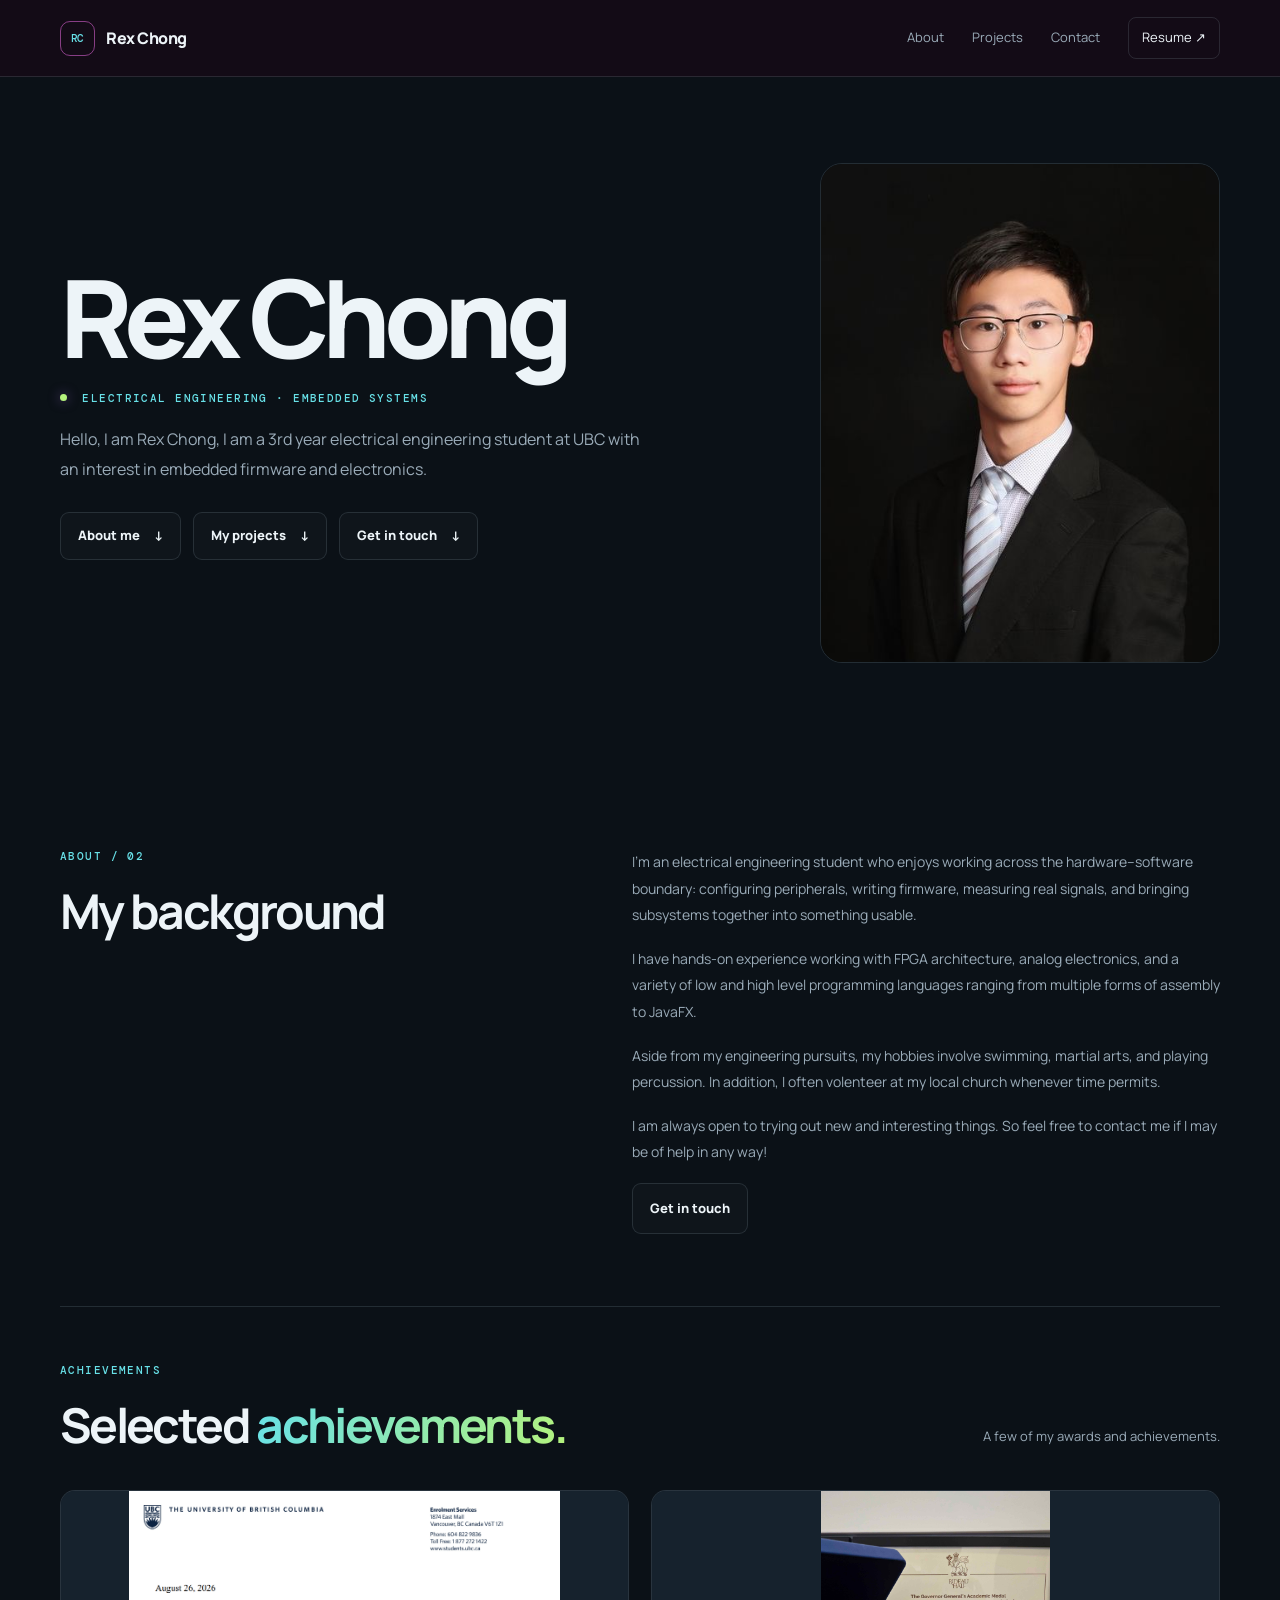
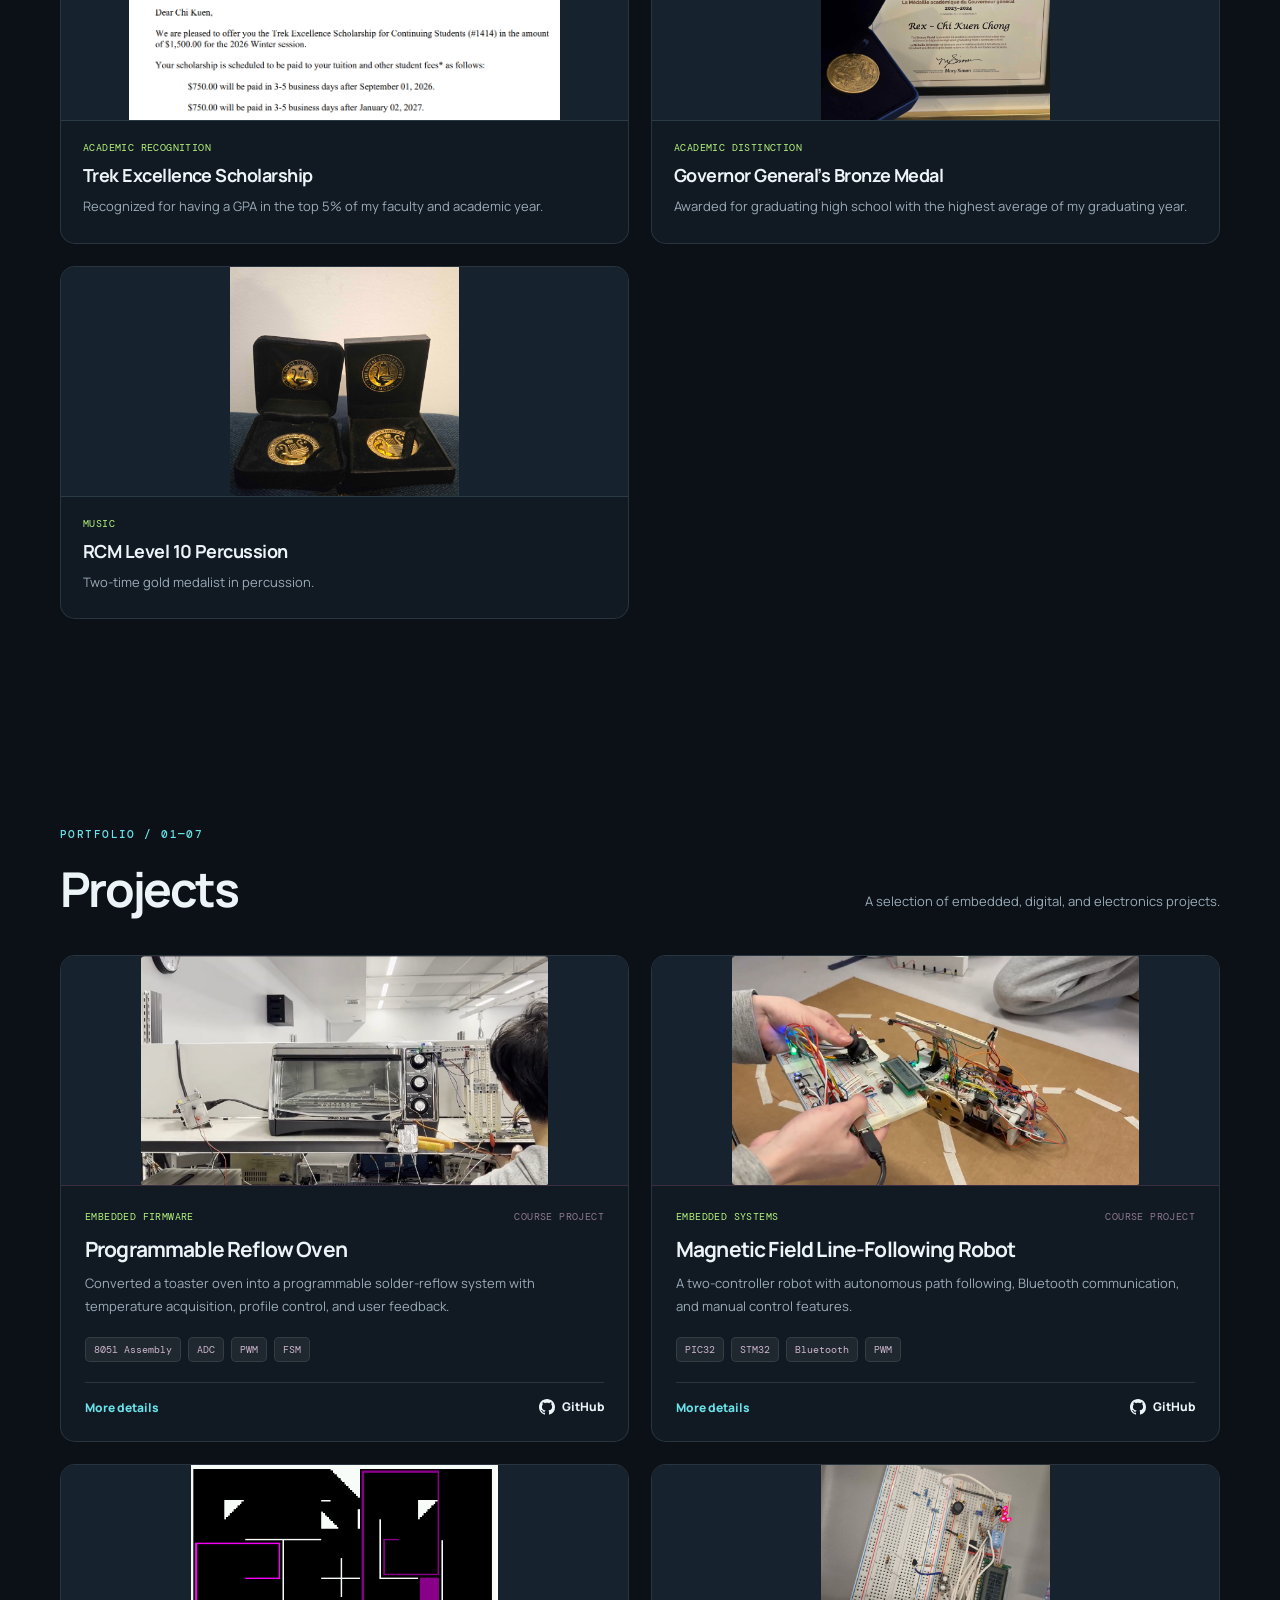
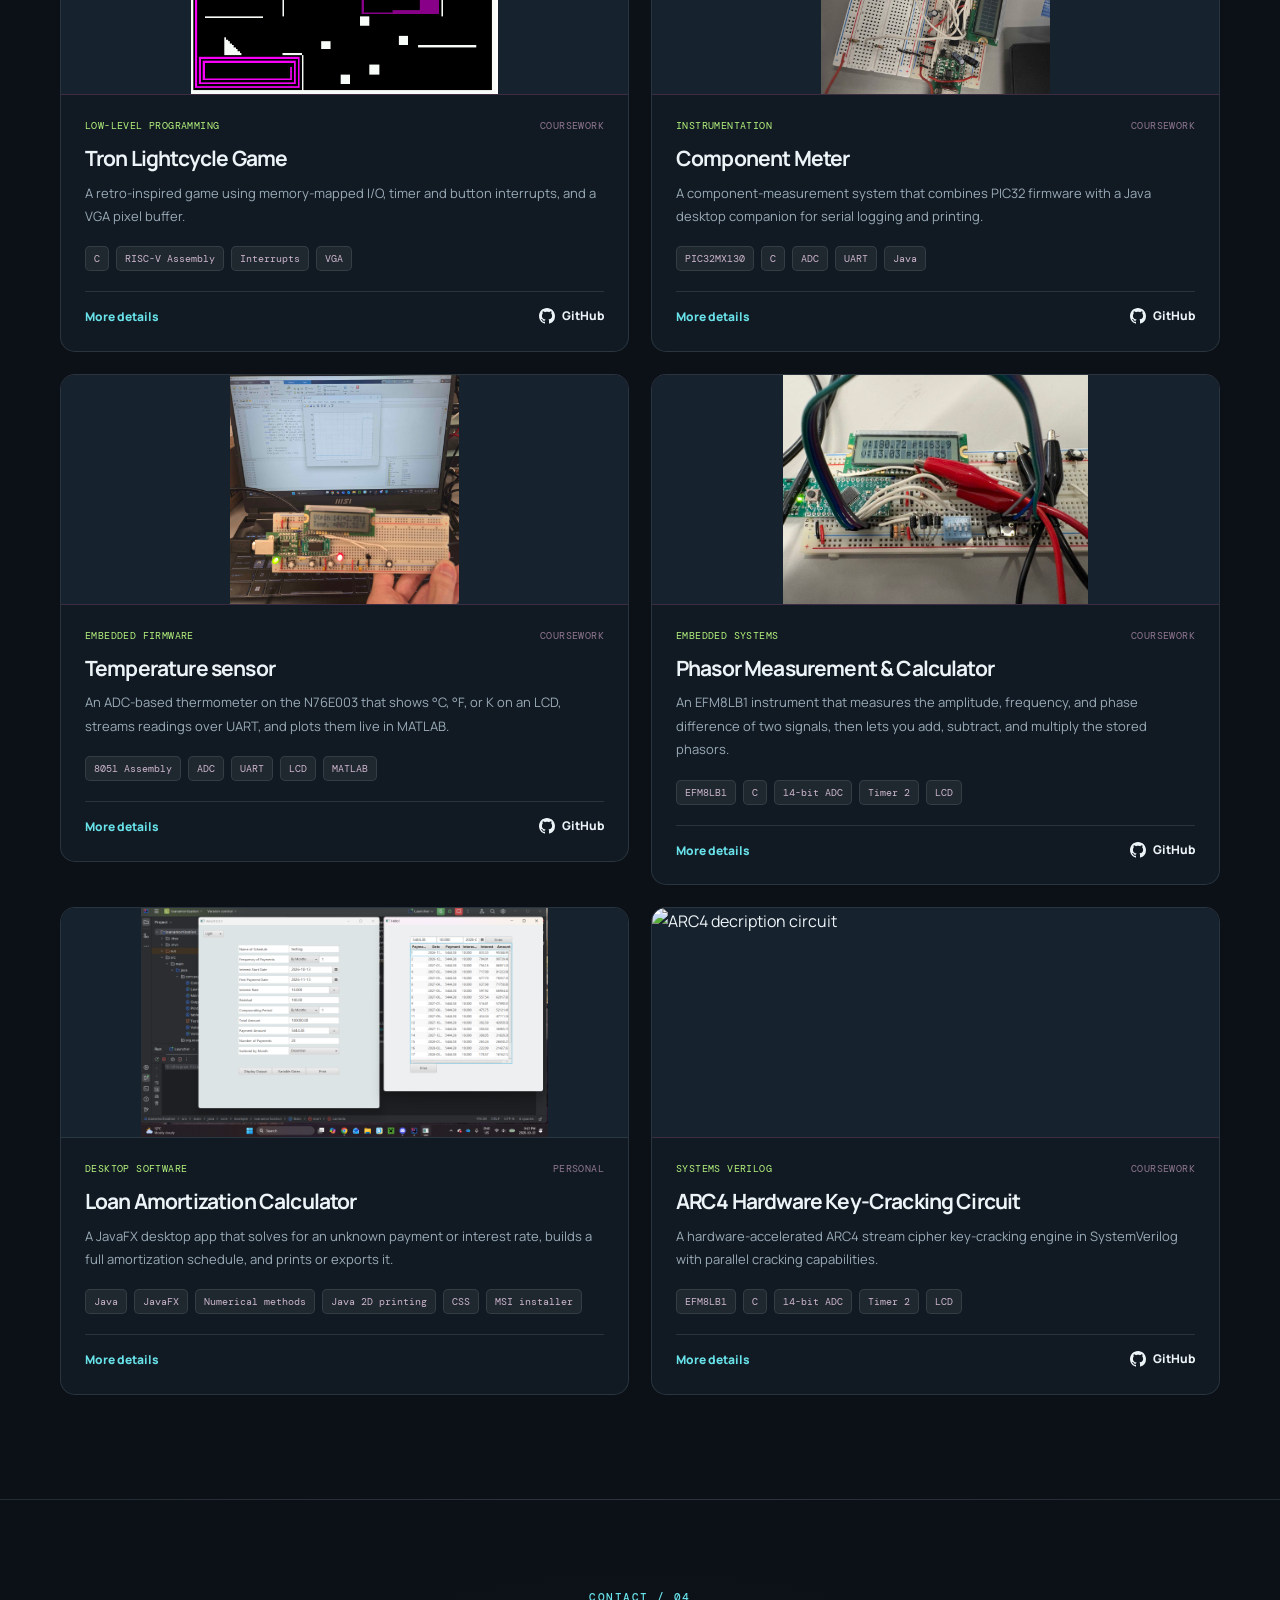
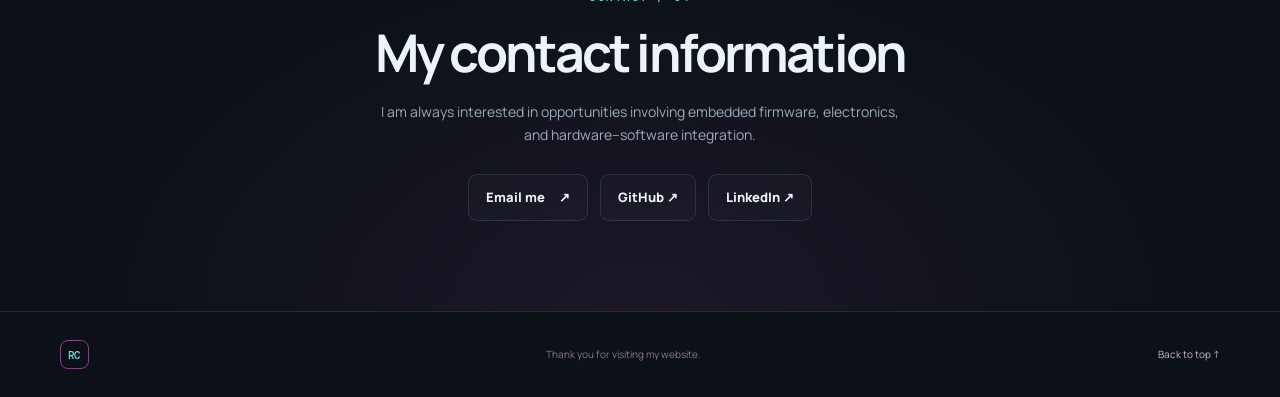
==== commit 21678273: "Add ARC4 Hardware Key-Cracking Circuit project details" ====
--- a/index.html
+++ b/index.html
@@ -18,7 +18,7 @@
         <a href="#about">About</a>
         <a href="#projects">Projects</a>
         <a href="#contact">Contact</a>
-        <a class="nav-resume" href="assets/Resume_Chong.pdf">Resume <span aria-hidden="true">↗</span></a>
+        <a class="nav-resume" href="assets/Chong_Resume.pdf">Resume <span aria-hidden="true">↗</span></a>
       </div>
     </nav>
   </header>
@@ -389,6 +389,43 @@
                   <p>Object-oriented design across separate calculation, validation, output, and UI classes, numerical root finding, date arithmetic, desktop GUI development, and packaging software for distribution.</p>
                   <h4>Regarding source code</h4>
                   <p>the source code uses proprietary code and will not be avalible</p>
+
+                </div>
+              </details>
+              </div>
+            </div>
+          </article>
+
+          <article class="project-card">
+            
+            <div class="project-visual visual-freq">
+              <img src="assets/ARC4" alt="ARC4 decription circuit">
+            </div>
+            
+            <div class="project-content">
+              <div class="project-kicker"><span>Systems Verilog</span><span>Coursework</span></div>
+              <h3>ARC4 Hardware Key-Cracking Circuit</h3>
+              <p>A hardware-accelerated ARC4 stream cipher key-cracking engine in SystemVerilog with parallel cracking capabilities.</p>
+              <div class="tags"><span>EFM8LB1</span><span>C</span><span>14-bit ADC</span><span>Timer 2</span><span>LCD</span></div>
+              <div class="case-wrap">
+
+              <a class="github-link" href="https://github.com/rchong2025/Phasor-Calculator-and-Signal-Analyzer" target="_blank" rel="noreferrer" aria-label="EFM8 Frequency &amp; Capacitance Meter on GitHub"><svg viewBox="0 0 16 16" width="16" height="16" aria-hidden="true" fill="currentColor"><path d="M8 0C3.58 0 0 3.58 0 8c0 3.54 2.29 6.53 5.47 7.59.4.07.55-.17.55-.38 0-.19-.01-.82-.01-1.49-2.01.37-2.53-.49-2.69-.94-.09-.23-.48-.94-.82-1.13-.28-.15-.68-.52-.01-.53.63-.01 1.08.58 1.23.82.72 1.21 1.87.87 2.33.66.07-.52.28-.87.51-1.07-1.78-.2-3.64-.89-3.64-3.95 0-.87.31-1.59.82-2.15-.08-.2-.36-1.02.08-2.12 0 0 .67-.21 2.2.82.64-.18 1.32-.27 2-.27.68 0 1.36.09 2 .27 1.53-1.04 2.2-.82 2.2-.82.44 1.1.16 1.92.08 2.12.51.56.82 1.27.82 2.15 0 3.07-1.87 3.75-3.65 3.95.29.25.54.73.54 1.48 0 1.07-.01 1.93-.01 2.2 0 .21.15.46.55.38A8.013 8.013 0 0016 8c0-4.42-3.58-8-8-8z"/></svg><span>GitHub</span></a>
+              <details class="case-study">
+                <summary>More details</summary>
+                <div class="case-body">
+                  <h4>Goal</h4>
+                  <p>Brute-force an ARC4-encrypted byte stream using a hardware-accelerated search engine to recover the secret key on an FPGA.</p>
+                  <h4>Implementation</h4>
+                  <ul>
+                    <li>Designed hierarchical SystemVerilog Finite State Machines (FSMs) to control the Key-Scheduling Algorithm (KSA) initialization and Pseudo-Random Generation Algorithm (PRGA) decryption phases.</li>
+                    <li>Instantiated and managed embedded block RAM (SRAM) for the 256-byte S-array, ensuring precise multi-cycle read/write timing during array element permutation swaps.</li>
+                    <li>Constructed automated key-space search logic to iterate candidate keys and validate candidate byte output against target plaintext signatures.</li>
+                    <li>Handled synchronous clocking and memory access latency to prevent data hazards during state transitions and memory cycles.</li>
+                    <li>Built testbenches in ModelSim to verify state transitions, RAM control signals, and key-match triggers prior to FPGA synthesis.</li>
+                    <li>Interfaced the engine with DE10-Lite hardware peripherals, displaying the cracked key bytes across 7-segment displays and lighting status flags on onboard LEDs.</li>
+                  </ul>
+                  <h4>Engineering focus</h4>
+                  <p>RTL hardware design, hierarchical FSM architecture, embedded SRAM timing synchronization, cipher implementation, and SystemVerilog testbench verification.</p>
 
                 </div>
               </details>
--- a/style.css
+++ b/style.css
@@ -2,7 +2,7 @@
 
 :root {
 
-  /* Base - normal
+  /* Base - the color scheme I like :D
   --bg: #160b17;
   --bg-alt: #1c0f1f;    
   --panel: #221123;       
@@ -16,7 +16,7 @@
   --accent-2: #f7cac9;
   */
 
-  /* base - blue */
+  /* base - the more proper looking color scheme :( */
     --bg: #0b1117;
   --bg-alt: #0b1117;
   --panel: #111a23;
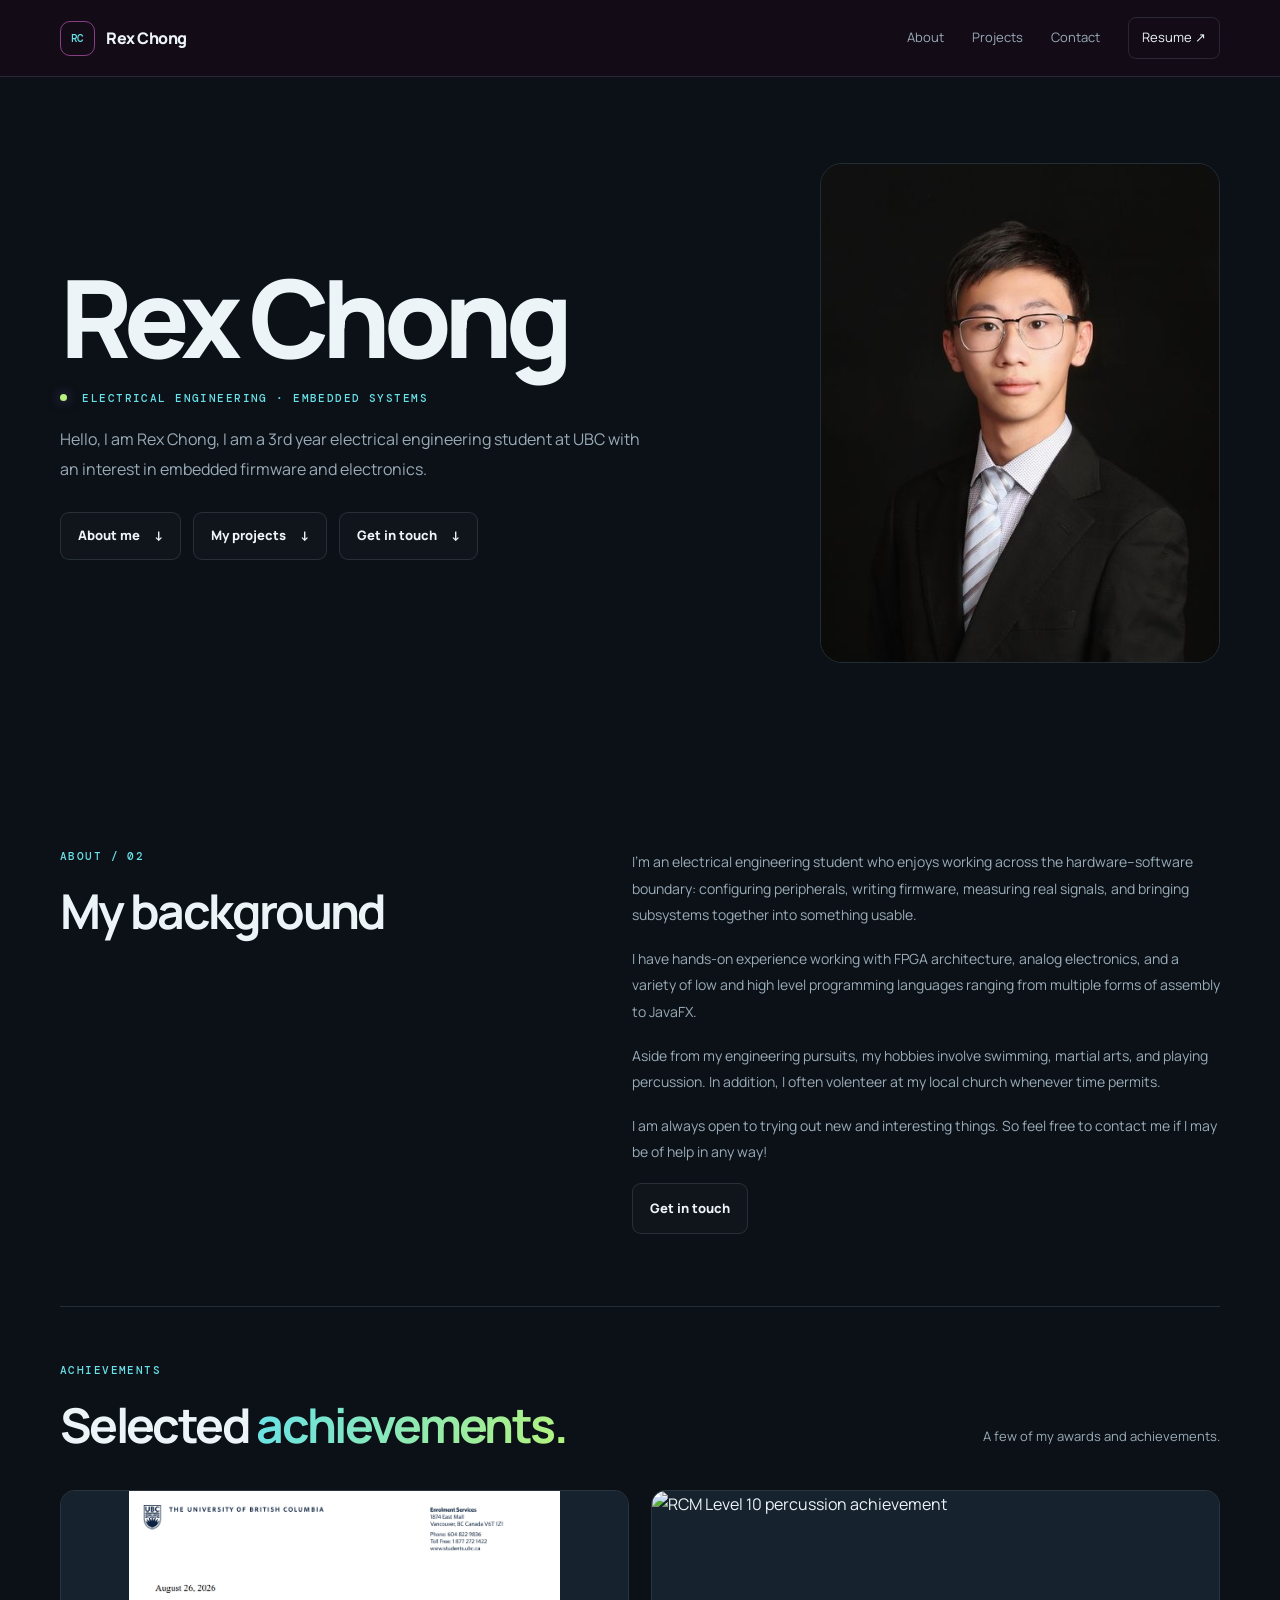
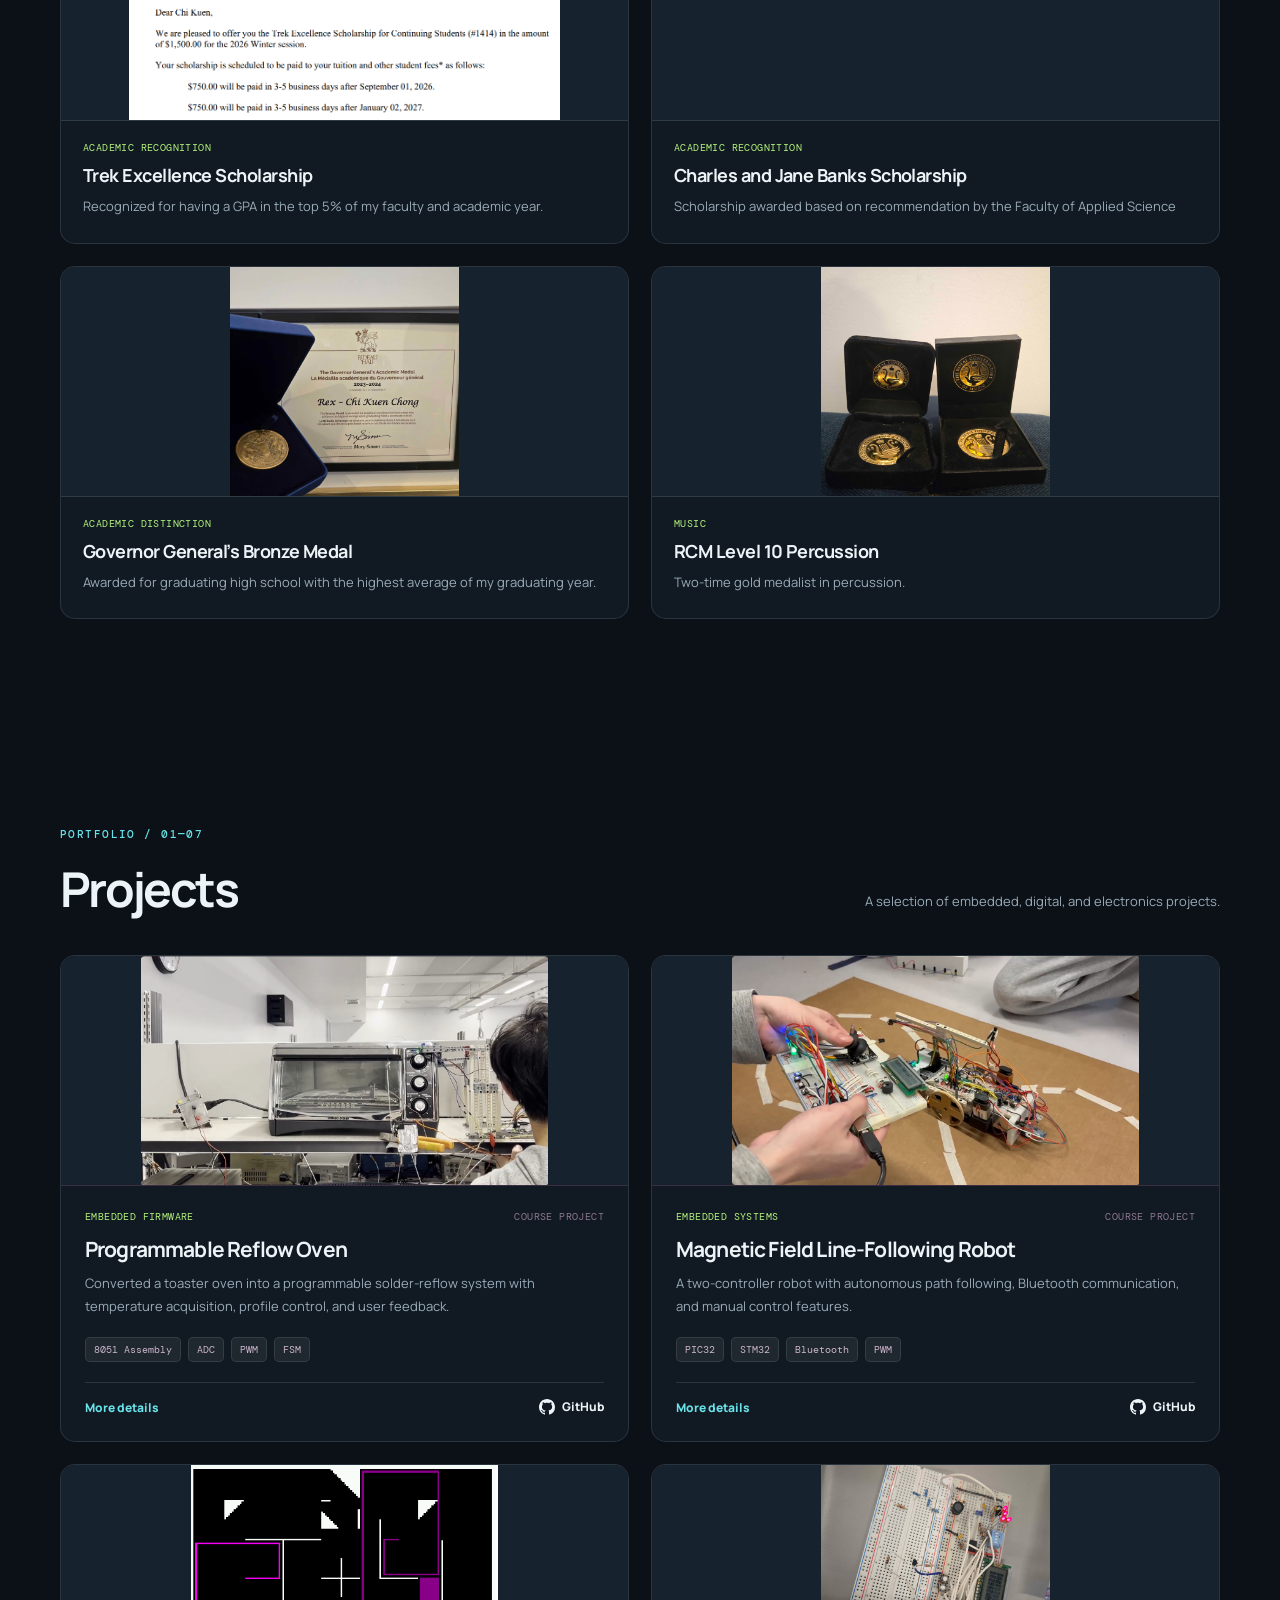
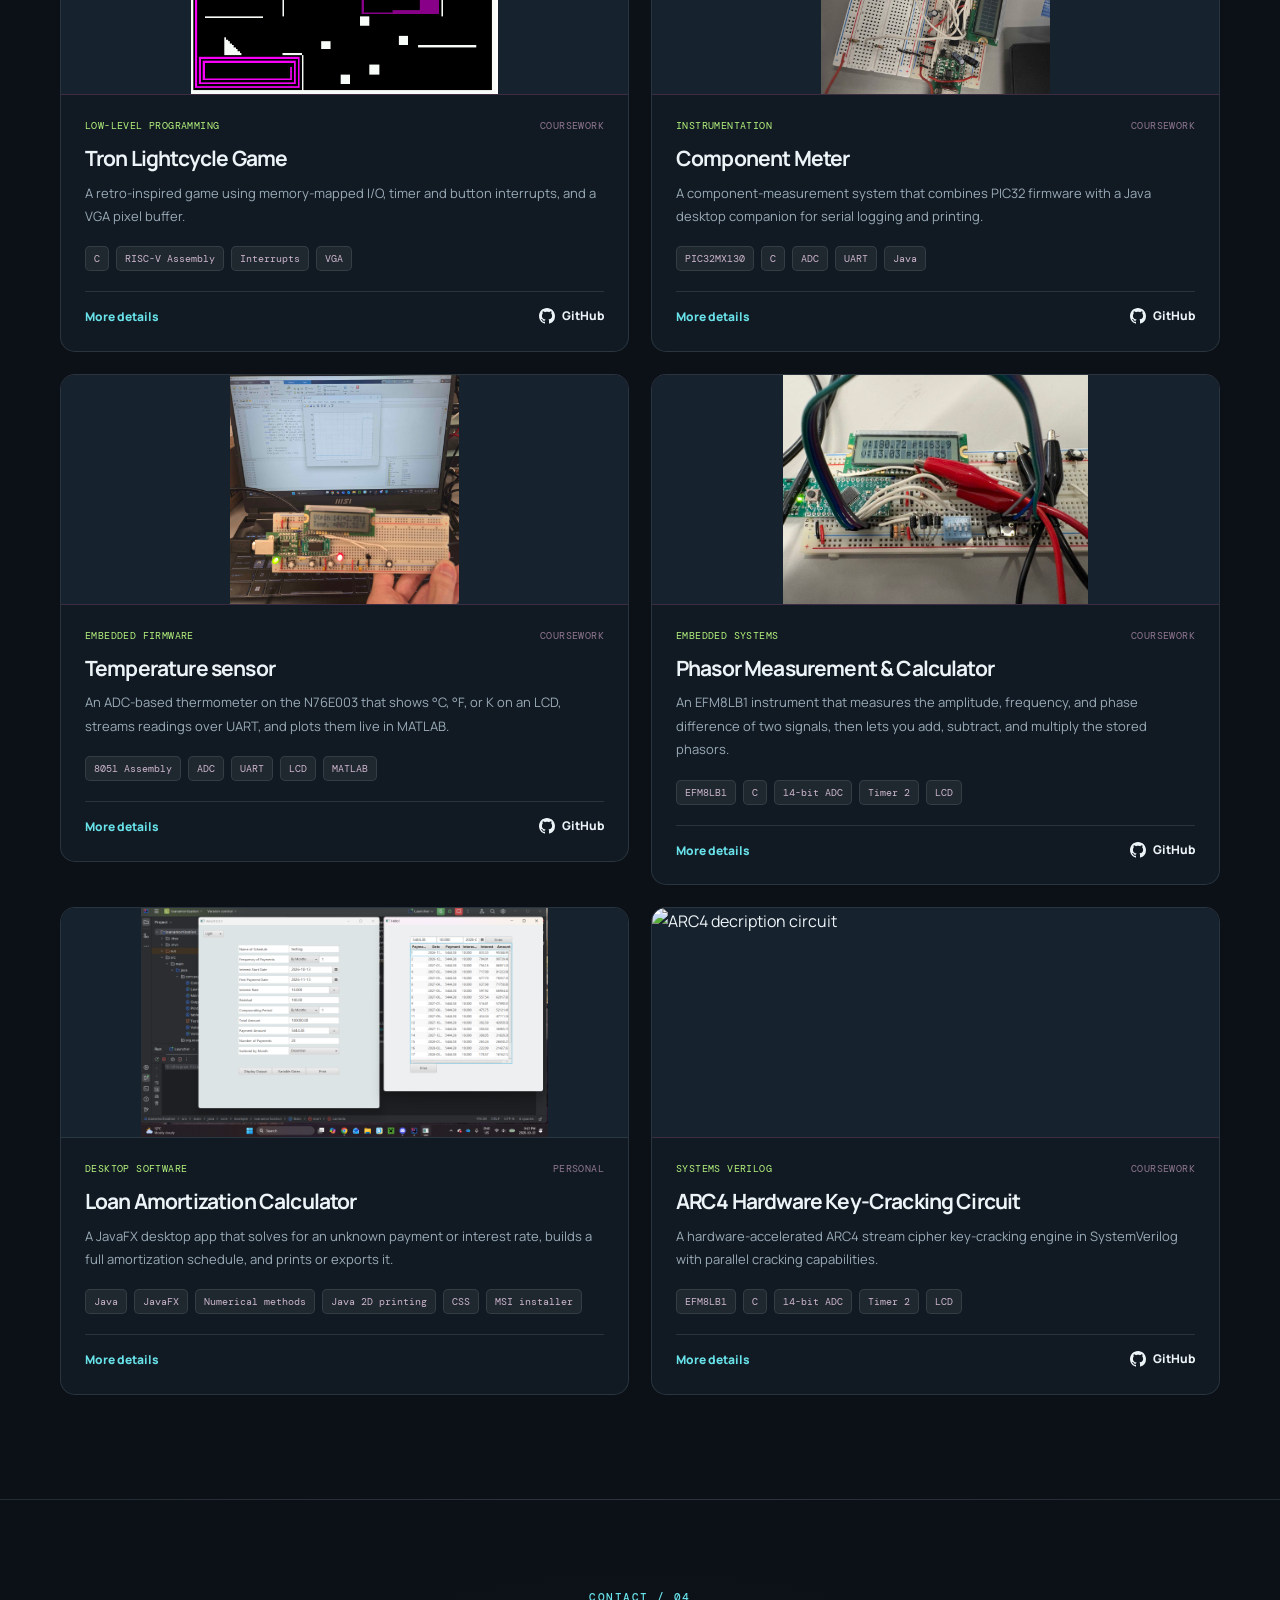
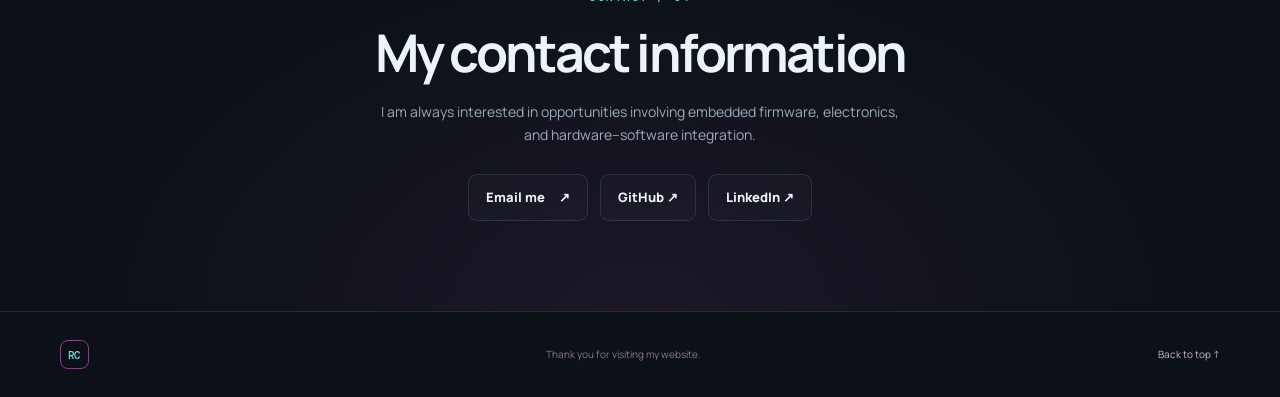
==== commit 6a81b678: "Add achievement cards for scholarships Added new achievement cards for Trek Excellence Scholarship a" ====
--- a/index.html
+++ b/index.html
@@ -70,12 +70,22 @@
           <p class="section-intro">A few of my awards and achievements.</p>
         </div>
         <div class="achievement-grid">
+          
           <article class="achievement-card">
               <img class="achievement-image" src="assets/achievements/trek.png" alt="Trek Excellence Scholarship recognition"> 
             <div class="achievement-copy">
               <p class="achievement-type">Academic recognition</p>
               <h3>Trek Excellence Scholarship</h3>
               <p>Recognized for having a GPA in the top 5% of my faculty and academic year.</p>
+            </div>
+          </article>
+
+          <article class="achievement-card">
+              <img class="achievement-image" src="assets/achievements/banks.jpg" alt="RCM Level 10 percussion achievement"> 
+            <div class="achievement-copy">
+              <p class="achievement-type">Academic recognition</p>
+              <h3>Charles and Jane Banks Scholarship</h3>
+              <p>Scholarship awarded based on recommendation by the Faculty of Applied Science</p>
             </div>
           </article>
  
@@ -96,6 +106,7 @@
               <p>Two-time gold medalist in percussion.</p>
             </div>
           </article>
+          
         </div>
       </div>
     </section>
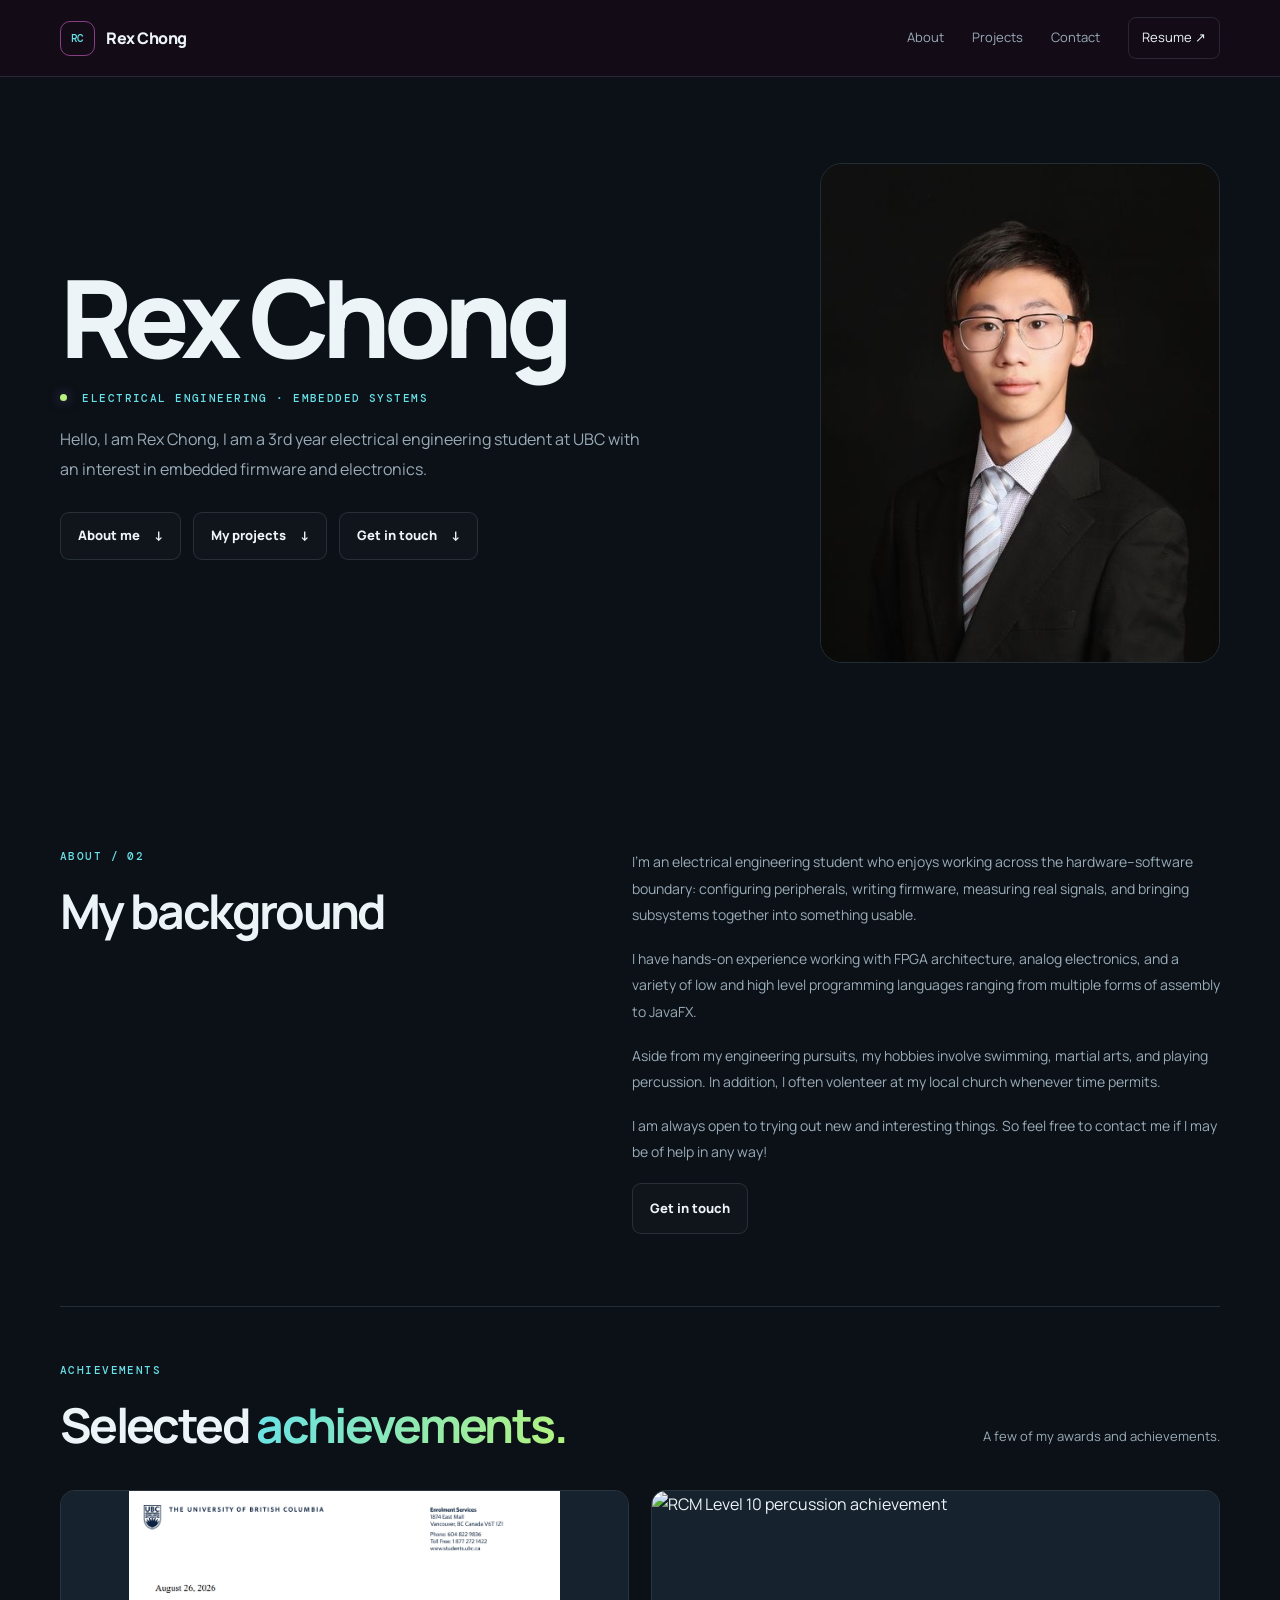
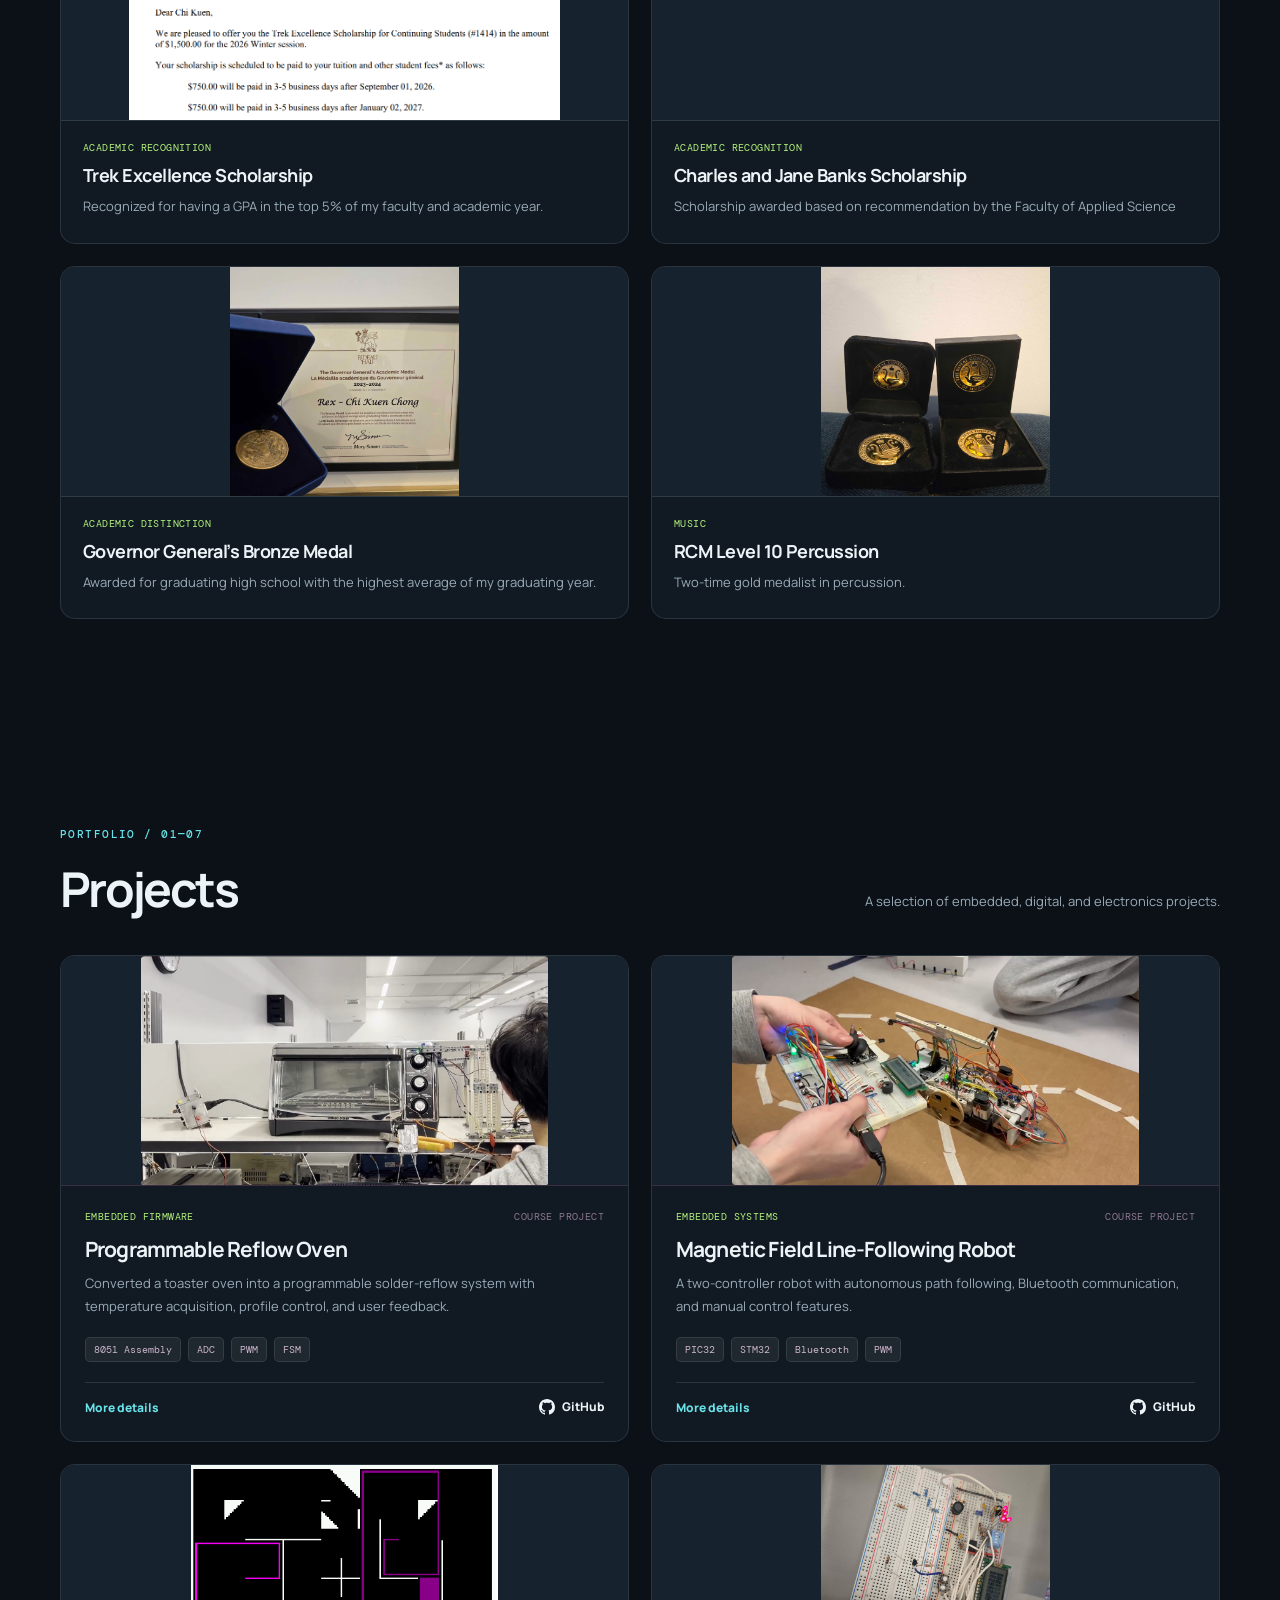
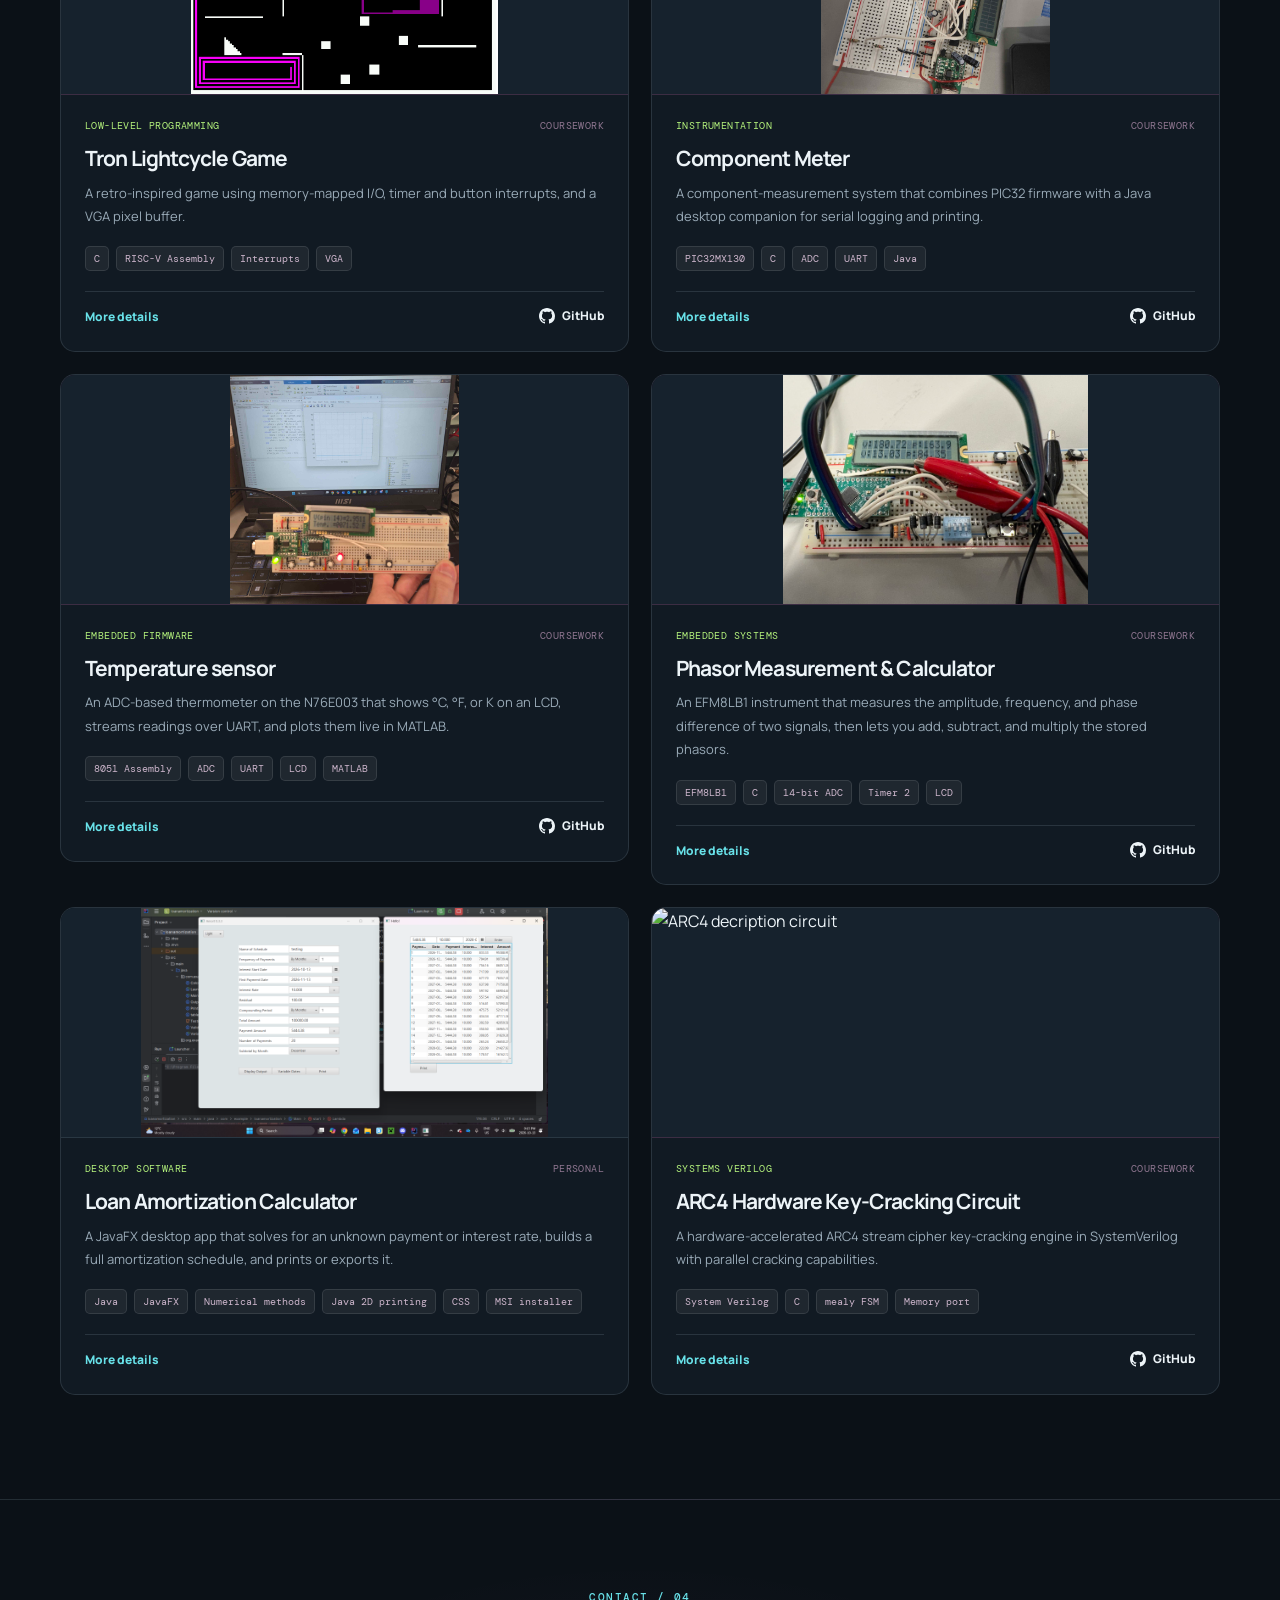
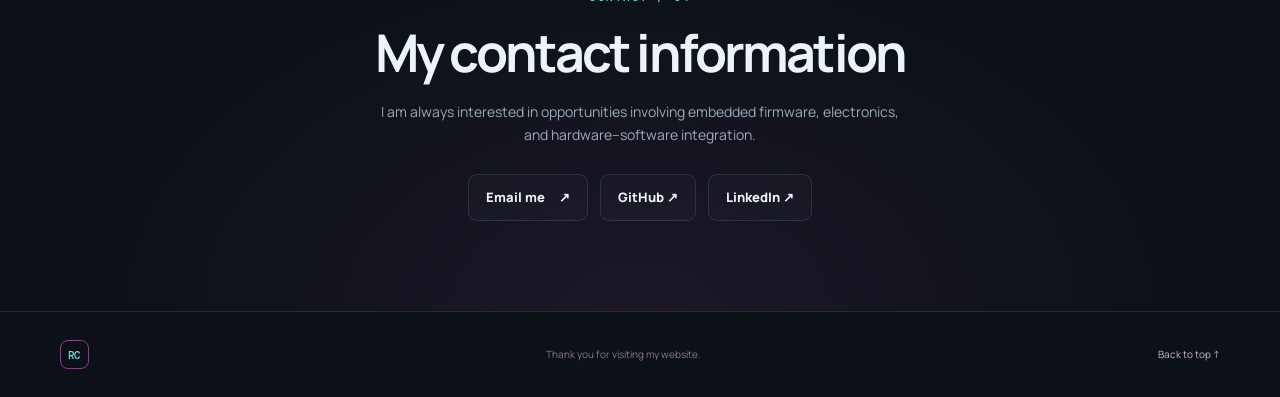
==== commit 7d923daa: "Update project tags and GitHub link" ====
--- a/index.html
+++ b/index.html
@@ -417,10 +417,10 @@
               <div class="project-kicker"><span>Systems Verilog</span><span>Coursework</span></div>
               <h3>ARC4 Hardware Key-Cracking Circuit</h3>
               <p>A hardware-accelerated ARC4 stream cipher key-cracking engine in SystemVerilog with parallel cracking capabilities.</p>
-              <div class="tags"><span>EFM8LB1</span><span>C</span><span>14-bit ADC</span><span>Timer 2</span><span>LCD</span></div>
-              <div class="case-wrap">
-
-              <a class="github-link" href="https://github.com/rchong2025/Phasor-Calculator-and-Signal-Analyzer" target="_blank" rel="noreferrer" aria-label="EFM8 Frequency &amp; Capacitance Meter on GitHub"><svg viewBox="0 0 16 16" width="16" height="16" aria-hidden="true" fill="currentColor"><path d="M8 0C3.58 0 0 3.58 0 8c0 3.54 2.29 6.53 5.47 7.59.4.07.55-.17.55-.38 0-.19-.01-.82-.01-1.49-2.01.37-2.53-.49-2.69-.94-.09-.23-.48-.94-.82-1.13-.28-.15-.68-.52-.01-.53.63-.01 1.08.58 1.23.82.72 1.21 1.87.87 2.33.66.07-.52.28-.87.51-1.07-1.78-.2-3.64-.89-3.64-3.95 0-.87.31-1.59.82-2.15-.08-.2-.36-1.02.08-2.12 0 0 .67-.21 2.2.82.64-.18 1.32-.27 2-.27.68 0 1.36.09 2 .27 1.53-1.04 2.2-.82 2.2-.82.44 1.1.16 1.92.08 2.12.51.56.82 1.27.82 2.15 0 3.07-1.87 3.75-3.65 3.95.29.25.54.73.54 1.48 0 1.07-.01 1.93-.01 2.2 0 .21.15.46.55.38A8.013 8.013 0 0016 8c0-4.42-3.58-8-8-8z"/></svg><span>GitHub</span></a>
+              <div class="tags"><span>System Verilog</span><span>C</span><span> mealy FSM</span><span>Memory port</span></div>
+              <div class="case-wrap">
+
+              <a class="github-link" href="https://github.com/rchong2025/ARC4-cracking-circuit" target="_blank" rel="noreferrer" aria-label="EFM8 Frequency &amp; Capacitance Meter on GitHub"><svg viewBox="0 0 16 16" width="16" height="16" aria-hidden="true" fill="currentColor"><path d="M8 0C3.58 0 0 3.58 0 8c0 3.54 2.29 6.53 5.47 7.59.4.07.55-.17.55-.38 0-.19-.01-.82-.01-1.49-2.01.37-2.53-.49-2.69-.94-.09-.23-.48-.94-.82-1.13-.28-.15-.68-.52-.01-.53.63-.01 1.08.58 1.23.82.72 1.21 1.87.87 2.33.66.07-.52.28-.87.51-1.07-1.78-.2-3.64-.89-3.64-3.95 0-.87.31-1.59.82-2.15-.08-.2-.36-1.02.08-2.12 0 0 .67-.21 2.2.82.64-.18 1.32-.27 2-.27.68 0 1.36.09 2 .27 1.53-1.04 2.2-.82 2.2-.82.44 1.1.16 1.92.08 2.12.51.56.82 1.27.82 2.15 0 3.07-1.87 3.75-3.65 3.95.29.25.54.73.54 1.48 0 1.07-.01 1.93-.01 2.2 0 .21.15.46.55.38A8.013 8.013 0 0016 8c0-4.42-3.58-8-8-8z"/></svg><span>GitHub</span></a>
               <details class="case-study">
                 <summary>More details</summary>
                 <div class="case-body">
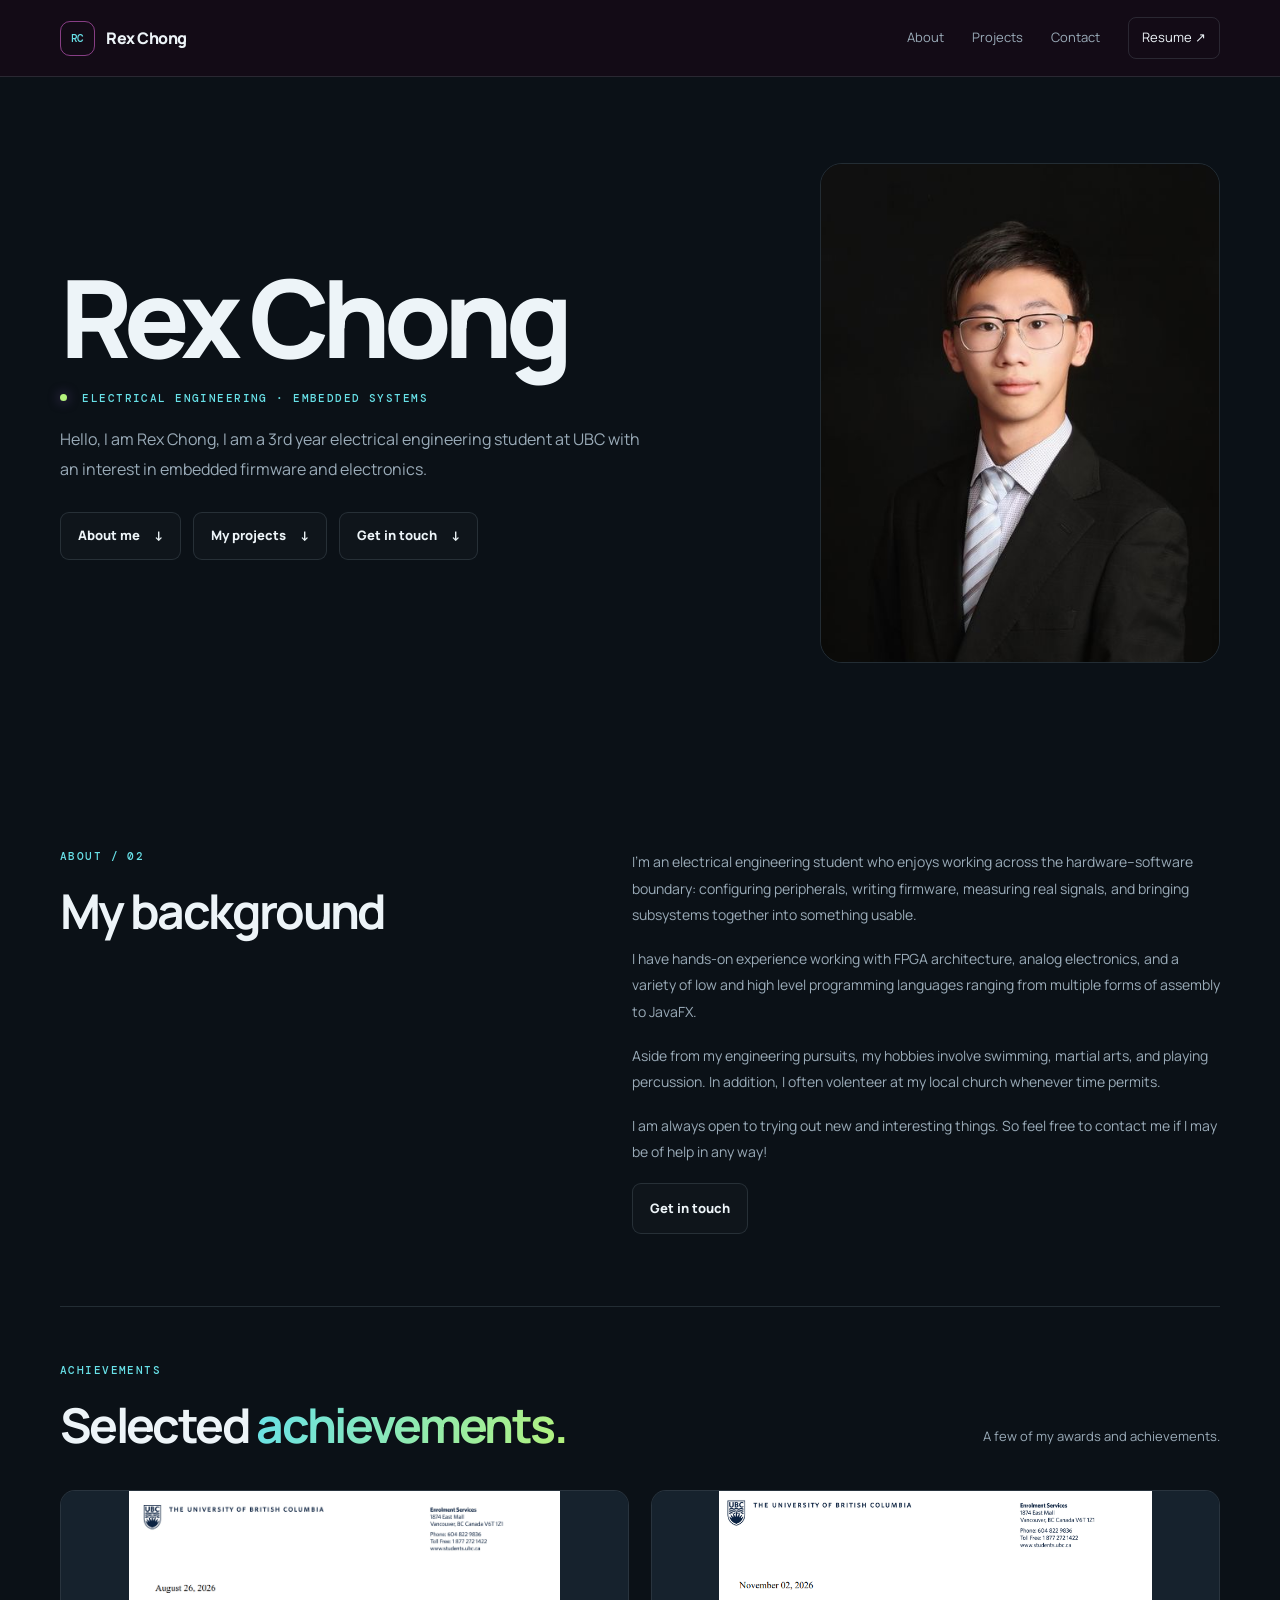
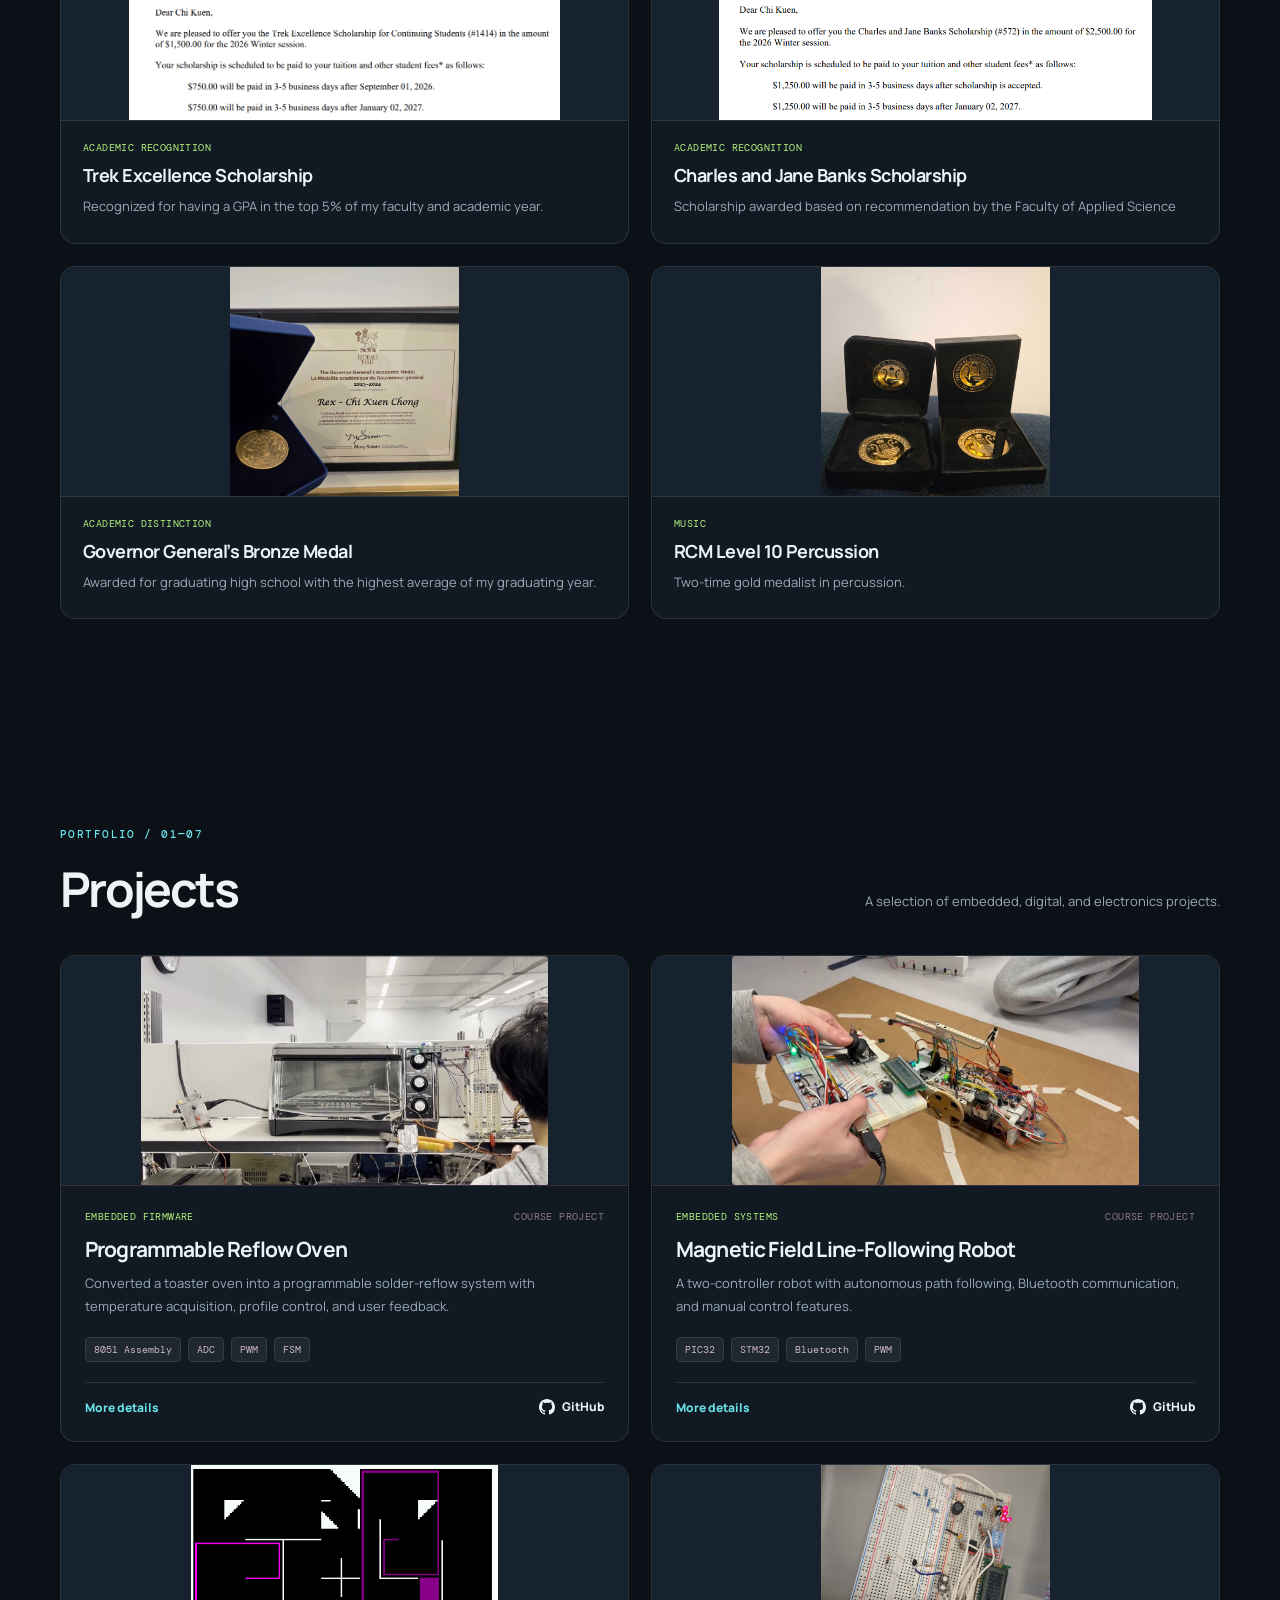
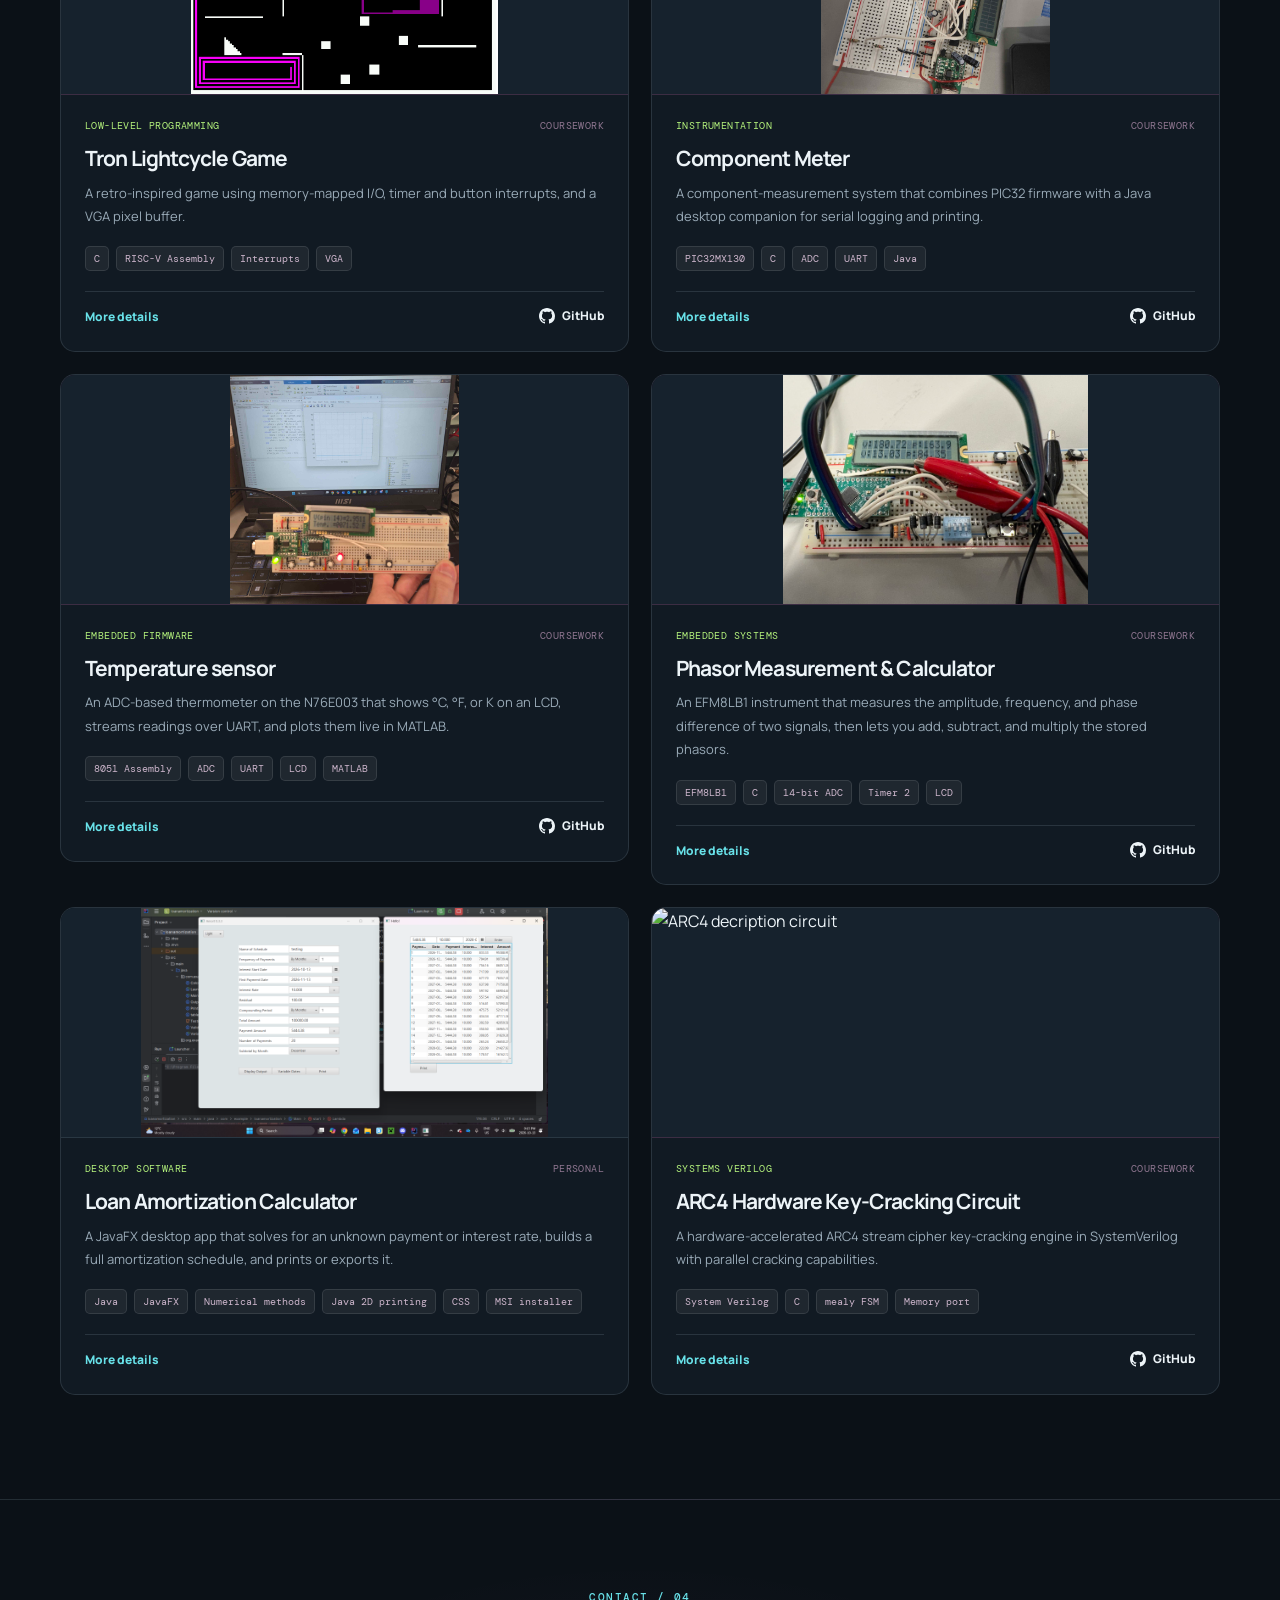
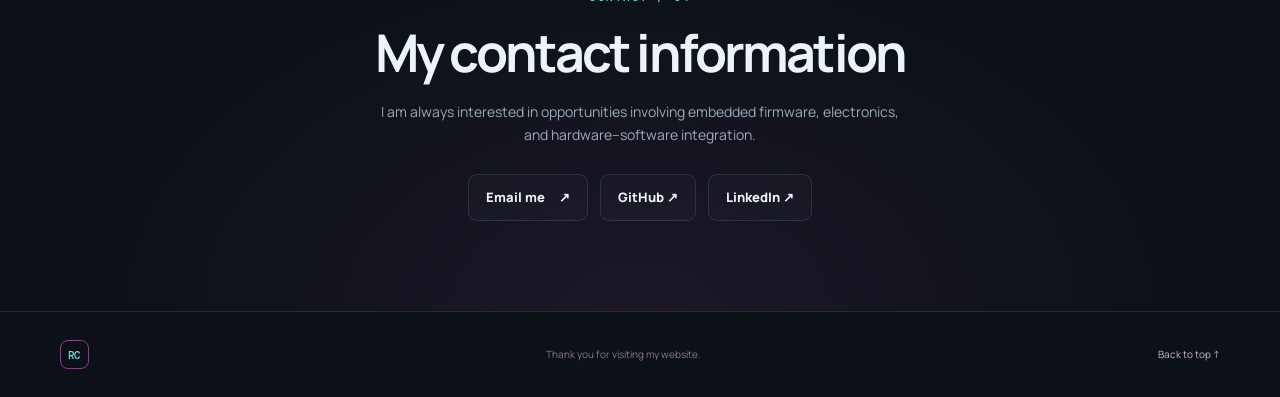
==== commit 712d0b6b: "Update achievement image from banks.jpg to banks.png" ====
--- a/index.html
+++ b/index.html
@@ -81,7 +81,7 @@
           </article>
 
           <article class="achievement-card">
-              <img class="achievement-image" src="assets/achievements/banks.jpg" alt="RCM Level 10 percussion achievement"> 
+              <img class="achievement-image" src="assets/achievements/banks.png" alt="RCM Level 10 percussion achievement"> 
             <div class="achievement-copy">
               <p class="achievement-type">Academic recognition</p>
               <h3>Charles and Jane Banks Scholarship</h3>
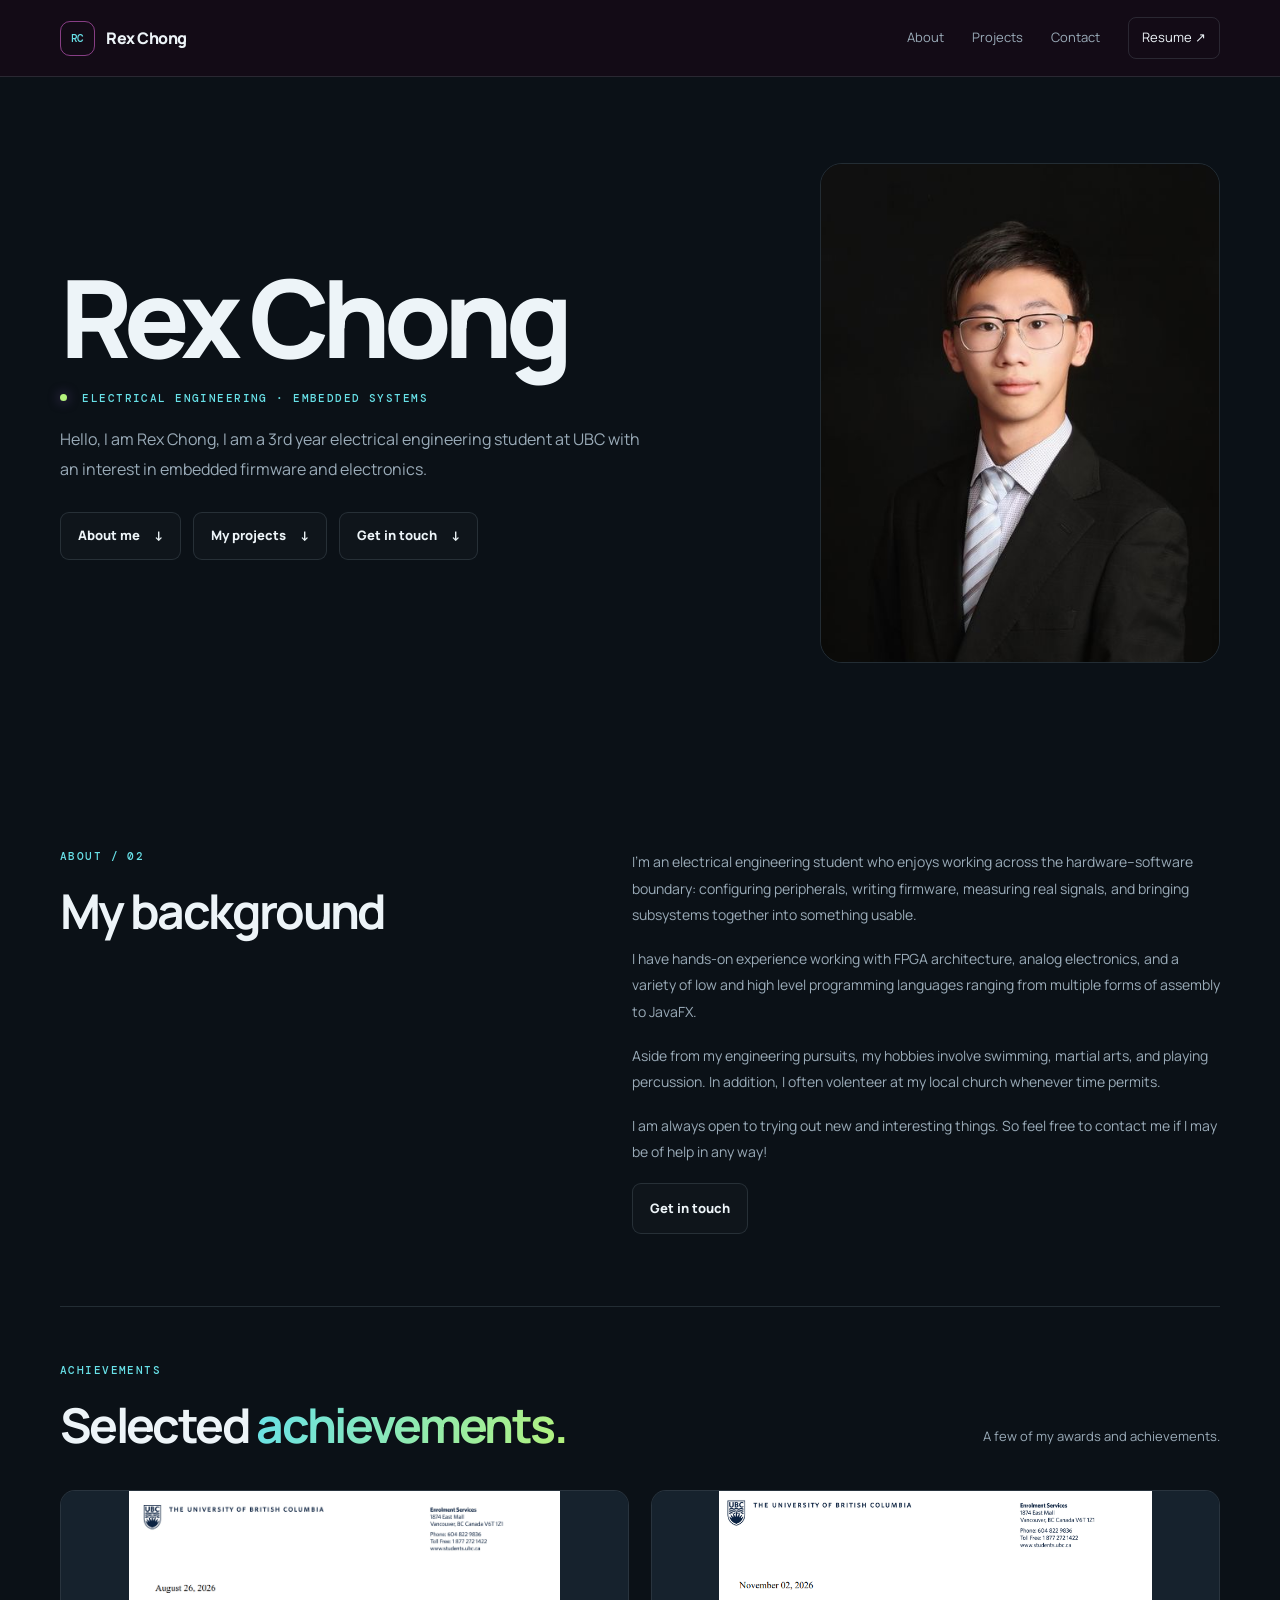
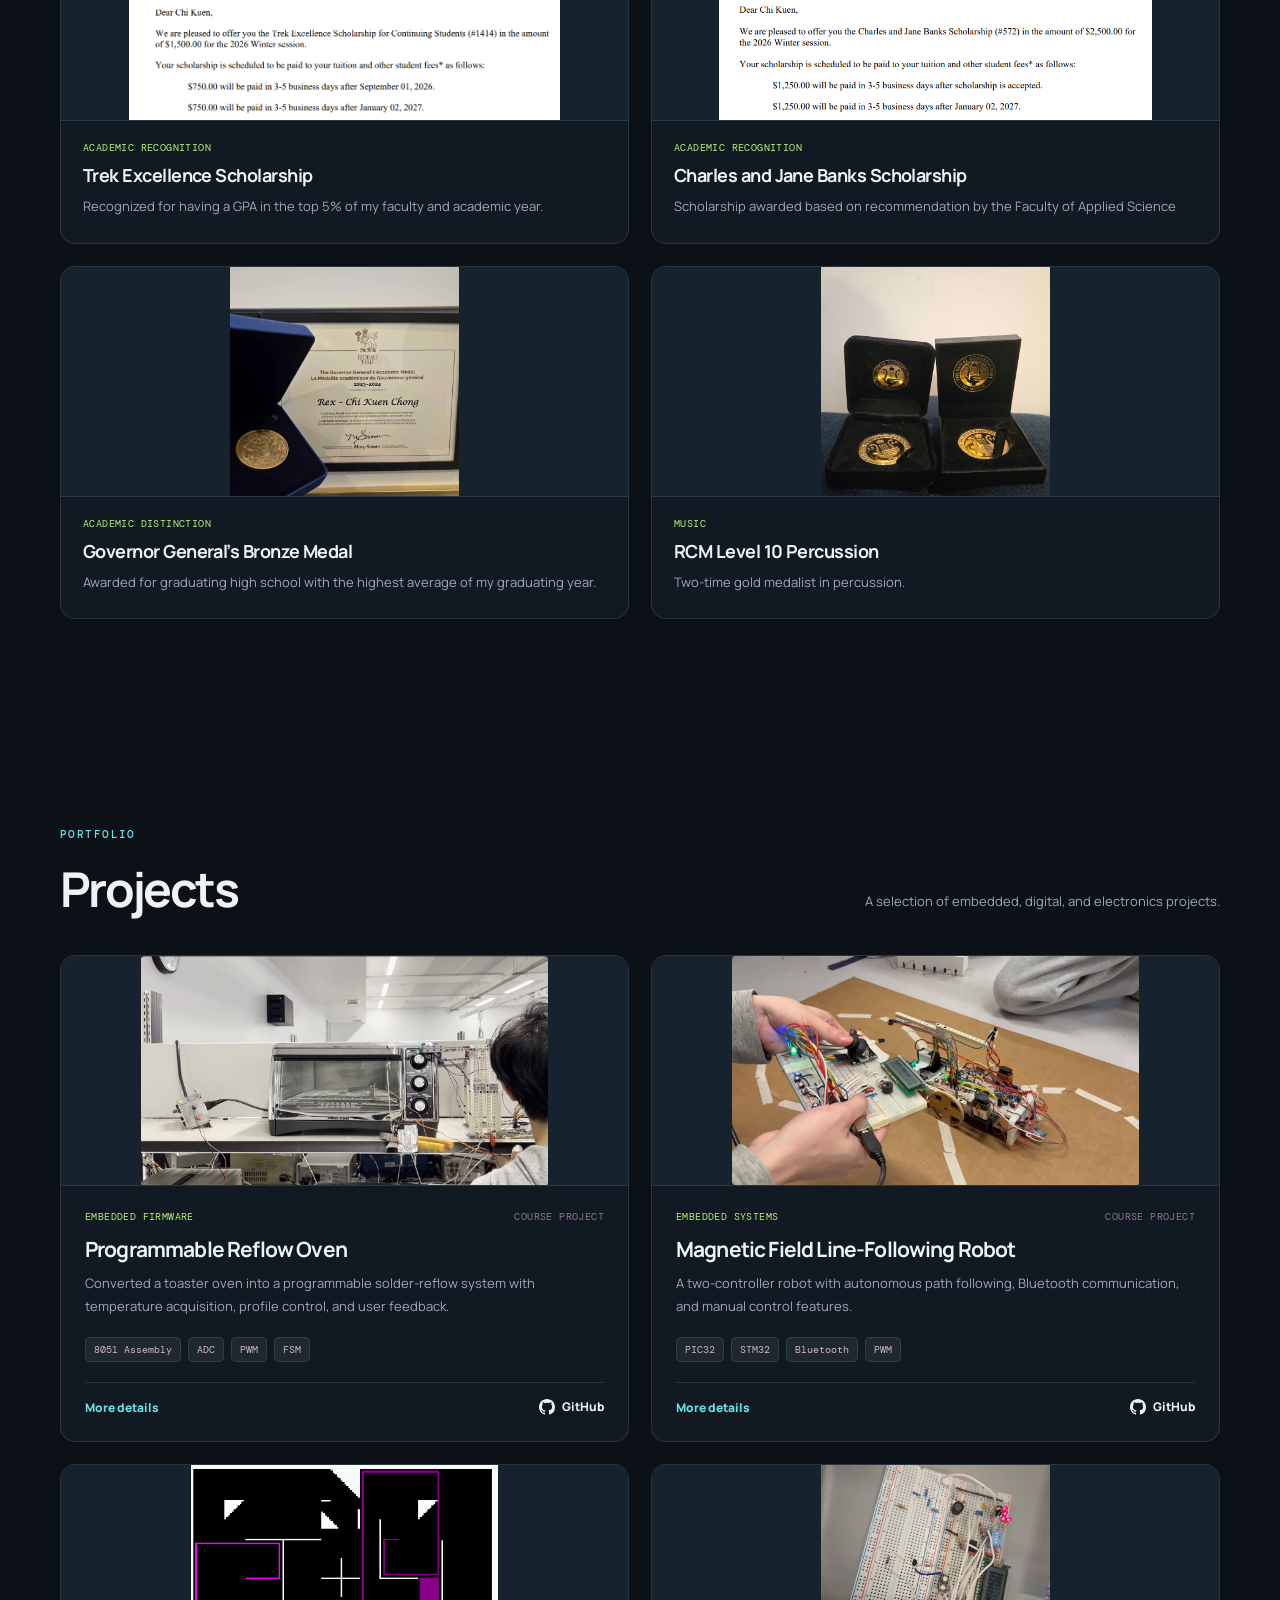
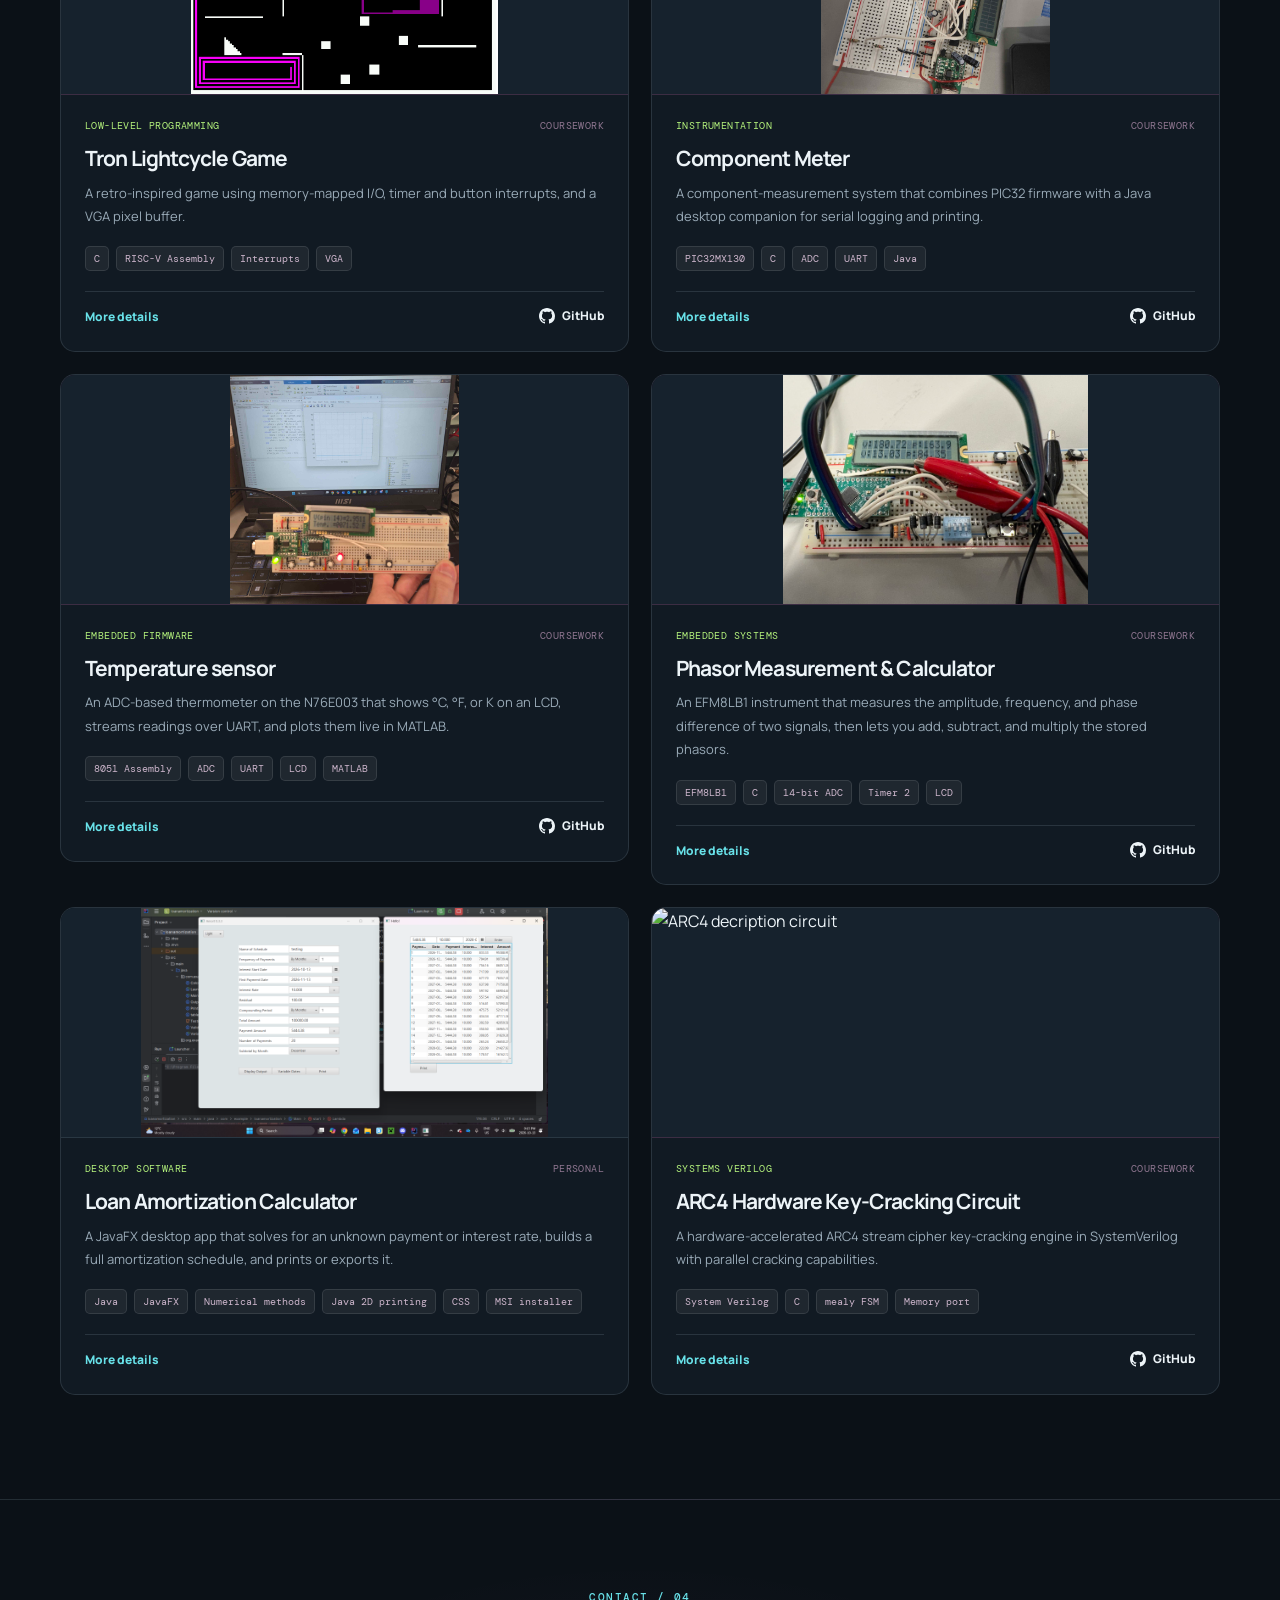
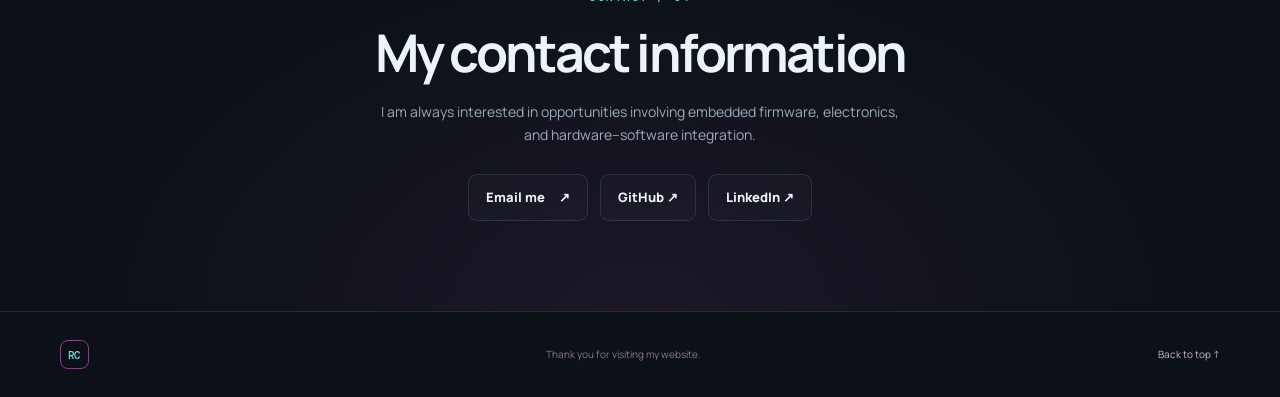
==== commit 074ac3dd: "Update portfolio section heading in index.html" ====
--- a/index.html
+++ b/index.html
@@ -114,7 +114,7 @@
       <div class="container">
         <div class="section-heading">
           <div>
-            <p class="eyebrow">Portfolio / 01—07</p>
+            <p class="eyebrow">Portfolio</p>
             <h2>Projects</h2>
           </div>
           <p class="section-intro">A selection of embedded, digital, and electronics projects.</p>
